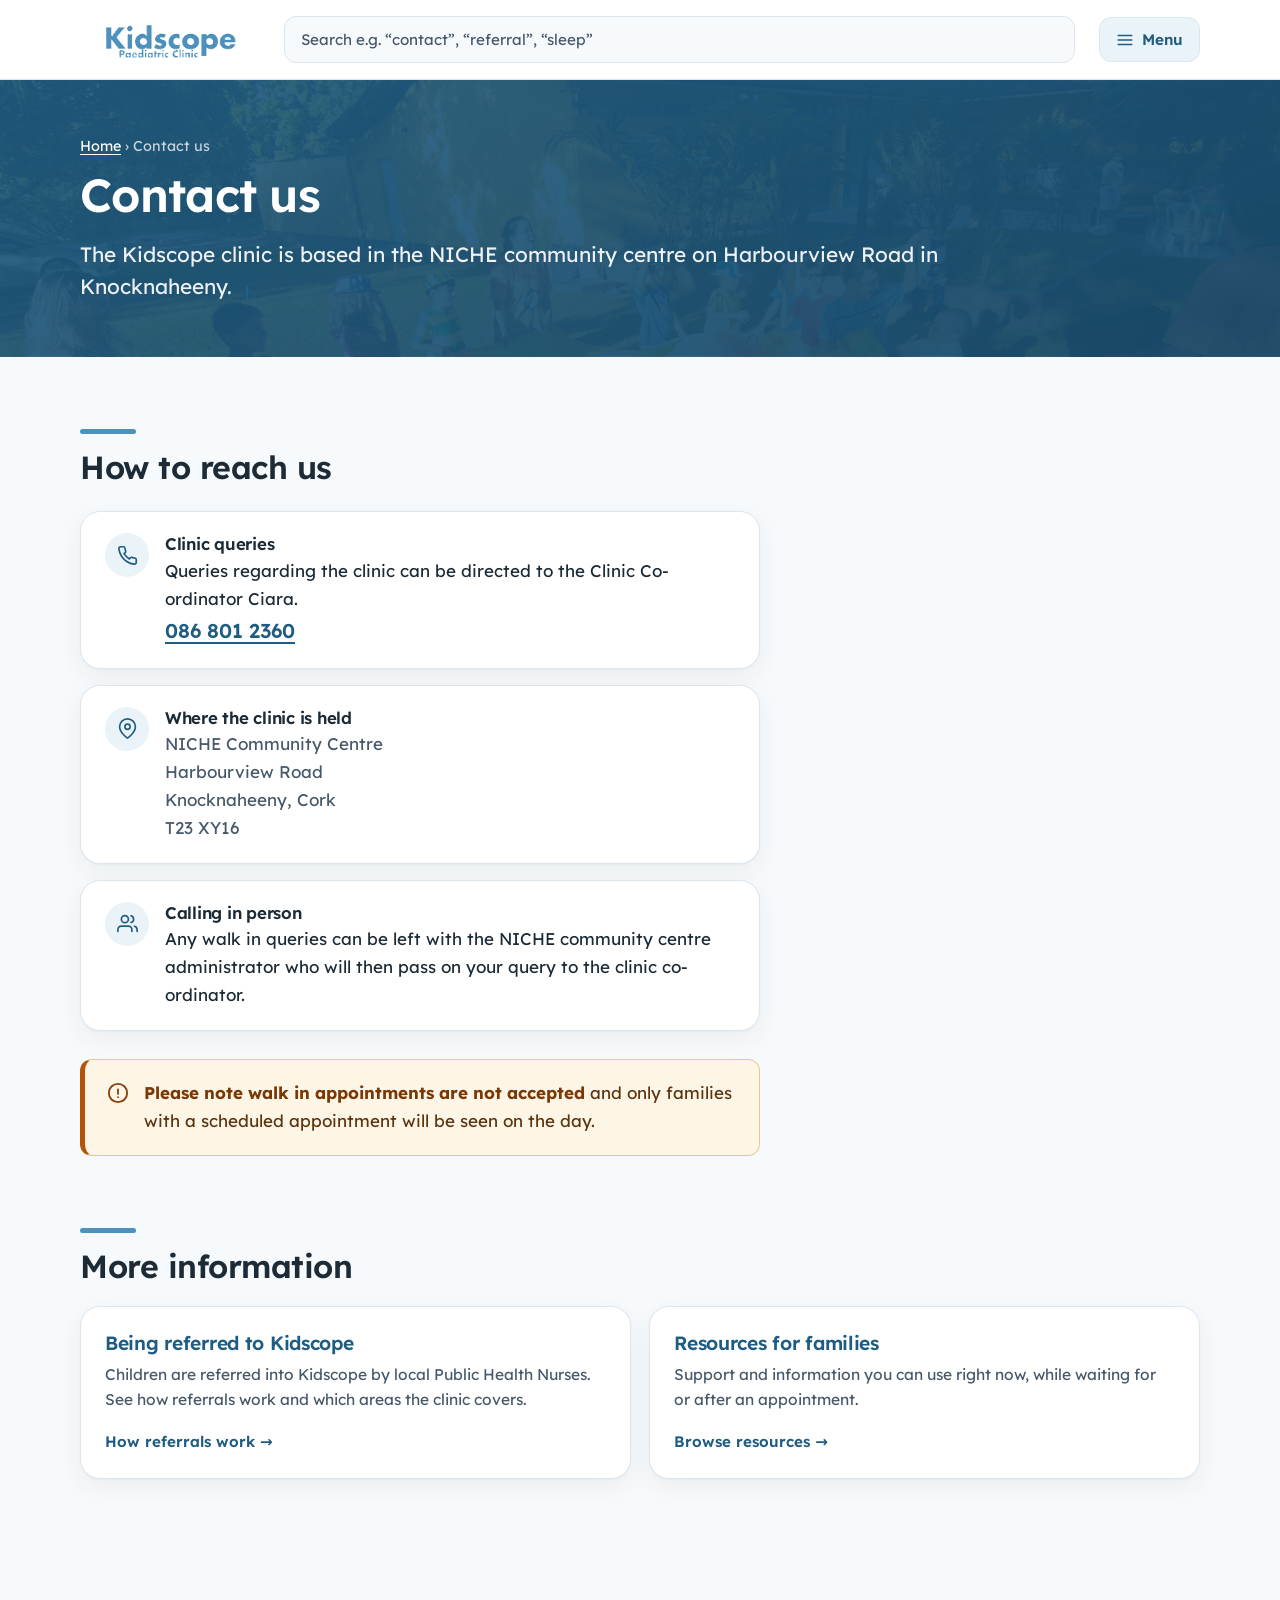
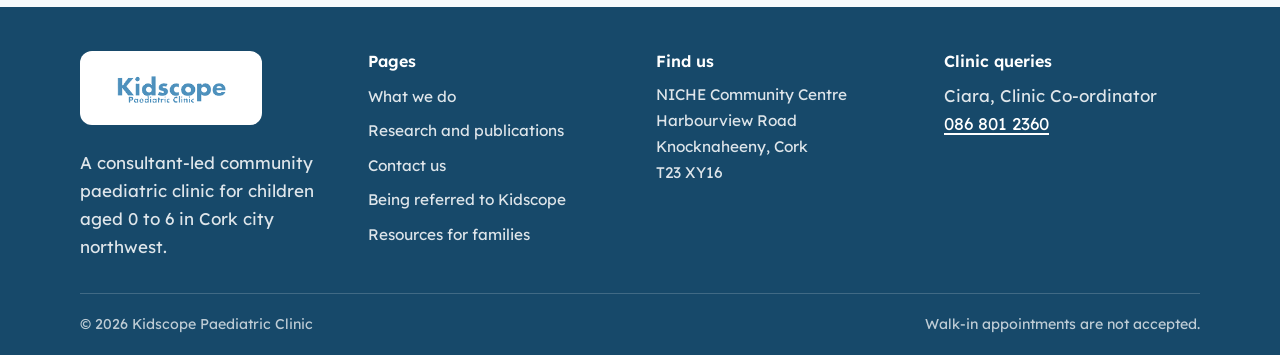
==== contact.html @ 0bce50d0 "Uploaded files" ====
<!DOCTYPE html>
<html lang="en-IE">
<head>
<meta charset="utf-8">
<meta name="viewport" content="width=device-width, initial-scale=1">
<title>Contact us | Kidscope Paediatric Clinic</title>
<meta name="description" content="Contact the Kidscope clinic at the NICHE community centre, Harbourview Road, Knocknaheeny. Queries to Clinic Co-ordinator Ciara on 086 801 2360.">
<link rel="preconnect" href="https://fonts.googleapis.com">
<link rel="preconnect" href="https://fonts.gstatic.com" crossorigin>
<link href="https://fonts.googleapis.com/css2?family=Lexend:wght@400;500;600&display=swap" rel="stylesheet">
<link rel="icon" href="img/favicon.svg" type="image/svg+xml">
<link rel="apple-touch-icon" href="img/apple-touch-icon.png">
<link rel="stylesheet" href="css/kidscope.css">
</head>
<body>
<a class="skip-link" href="#main">Skip to main content</a>

<header class="site-header">
  <div class="wrap header-inner">
    <a class="brand-link" href="index.html" aria-label="Kidscope Paediatric Clinic, home">
      <img src="img/kidscope-logo.png" width="249" height="81" alt="Kidscope Paediatric Clinic">
    </a>
    <div class="header-search">
      <label for="site-search" class="visually-hidden">Search the site</label>
      <input type="search" id="site-search" class="search-input" autocomplete="off"
             placeholder="Search e.g. &ldquo;contact&rdquo;, &ldquo;referral&rdquo;, &ldquo;sleep&rdquo;"
             role="combobox" aria-expanded="false" aria-controls="search-results" aria-autocomplete="list">
      <div class="search-results" id="search-results" role="listbox" aria-label="Search results" hidden></div>
    </div>

    <details class="nav-details">
      <summary class="nav-toggle" aria-label="Open site menu">
        <svg viewBox="0 0 24 24" fill="none" stroke="currentColor" stroke-width="2.2" stroke-linecap="round" aria-hidden="true"><path d="M3 6h18M3 12h18M3 18h18"/></svg>
        Menu
      </summary>
      <nav class="site-nav" aria-label="Main">
        <ul>
          <li><a href="index.html">Home</a></li>
          <li><a href="what-we-do.html">What we do</a></li>
          <li><a href="research.html">Research and publications</a></li>
          <li><a href="contact.html" aria-current="page">Contact us</a></li>
          <li><a href="referrals.html">Being referred to Kidscope</a></li>
          <li><a href="resources.html">Resources for families</a></li>
        </ul>
      </nav>
    </details>
  </div>
</header>

<main id="main">

  <div class="page-head page-head-photo page-head--contact on-brand">
    <div class="wrap">
      <p class="crumb"><a href="index.html">Home</a> &rsaquo; Contact us</p>
      <h1>Contact us</h1>
      <p class="lede prose">The Kidscope clinic is based in the NICHE community centre on Harbourview Road in Knocknaheeny.</p>
    </div>
  </div>

  <section class="section">
    <div class="wrap">
      <h2 class="rule-head">How to reach us</h2>

      <div class="contact-rows prose">

        <div class="contact-row">
          <span class="ico" aria-hidden="true">
            <svg viewBox="0 0 24 24" fill="none" stroke="currentColor" stroke-width="1.9" stroke-linecap="round" stroke-linejoin="round">
              <path d="M22 16.92v3a2 2 0 0 1-2.18 2 19.79 19.79 0 0 1-8.63-3.07 19.5 19.5 0 0 1-6-6 19.79 19.79 0 0 1-3.07-8.67A2 2 0 0 1 4.11 2h3a2 2 0 0 1 2 1.72c.13.96.36 1.9.7 2.81a2 2 0 0 1-.45 2.11L8.09 9.91a16 16 0 0 0 6 6l1.27-1.27a2 2 0 0 1 2.11-.45c.9.34 1.85.57 2.81.7A2 2 0 0 1 22 16.92z"/>
            </svg>
          </span>
          <div>
            <h3>Clinic queries</h3>
            <p>Queries regarding the clinic can be directed to the Clinic Co-ordinator Ciara.</p>
            <a class="phone-link" href="tel:+353868012360">086 801 2360</a>
          </div>
        </div>

        <div class="contact-row">
          <span class="ico" aria-hidden="true">
            <svg viewBox="0 0 24 24" fill="none" stroke="currentColor" stroke-width="1.9" stroke-linecap="round" stroke-linejoin="round">
              <path d="M21 10c0 7-9 13-9 13s-9-6-9-13a9 9 0 0 1 18 0z"/><circle cx="12" cy="10" r="3"/>
            </svg>
          </span>
          <div>
            <h3>Where the clinic is held</h3>
            <address>
              NICHE Community Centre<br>
              Harbourview Road<br>
              Knocknaheeny, Cork<br>
              T23 XY16
            </address>
          </div>
        </div>

        <div class="contact-row">
          <span class="ico" aria-hidden="true">
            <svg viewBox="0 0 24 24" fill="none" stroke="currentColor" stroke-width="1.9" stroke-linecap="round" stroke-linejoin="round">
              <path d="M17 21v-2a4 4 0 0 0-4-4H5a4 4 0 0 0-4 4v2"/><circle cx="9" cy="7" r="4"/><path d="M23 21v-2a4 4 0 0 0-3-3.87"/><path d="M16 3.13a4 4 0 0 1 0 7.75"/>
            </svg>
          </span>
          <div>
            <h3>Calling in person</h3>
            <p>Any walk in queries can be left with the NICHE community centre administrator who will then pass on your query to the clinic co-ordinator.</p>
          </div>
        </div>

      </div>

      <div class="notice prose" style="margin-top:1.75rem">
        <svg viewBox="0 0 24 24" fill="none" stroke="currentColor" stroke-width="2" stroke-linecap="round" stroke-linejoin="round" aria-hidden="true">
          <circle cx="12" cy="12" r="10"/><path d="M12 8v5"/><path d="M12 16.5h.01"/>
        </svg>
        <div>
          <p><strong>Please note walk in appointments are not accepted</strong> and only families with a scheduled appointment will be seen on the day.</p>
        </div>
      </div>

    </div>
  </section>

  <section class="section">
    <div class="wrap">
      <h2 class="rule-head">More information</h2>
      <div class="grid grid-2">
        <a class="card link-card" href="referrals.html">
          <h3>Being referred to Kidscope</h3>
          <p>Children are referred into Kidscope by local Public Health Nurses. See how referrals work and which areas the clinic covers.</p>
          <span class="go">How referrals work</span>
        </a>
        <a class="card link-card" href="resources.html">
          <h3>Resources for families</h3>
          <p>Support and information you can use right now, while waiting for or after an appointment.</p>
          <span class="go">Browse resources</span>
        </a>
      </div>
    </div>
  </section>

</main>

<footer class="site-footer">
  <div class="wrap footer-inner">
    <div>
      <span class="footer-logo"><img src="img/kidscope-logo.png" width="249" height="81" alt="Kidscope Paediatric Clinic"></span>
      <p>A consultant-led community paediatric clinic for children aged 0 to 6 in Cork city northwest.</p>
    </div>
    <div>
      <h2>Pages</h2>
      <ul>
        <li><a href="what-we-do.html">What we do</a></li>
        <li><a href="research.html">Research and publications</a></li>
        <li><a href="contact.html">Contact us</a></li>
        <li><a href="referrals.html">Being referred to Kidscope</a></li>
        <li><a href="resources.html">Resources for families</a></li>
      </ul>
    </div>
    <div>
      <h2>Find us</h2>
      <address>
        NICHE Community Centre<br>
        Harbourview Road<br>
        Knocknaheeny, Cork<br>
        T23 XY16
      </address>
    </div>
    <div>
      <h2>Clinic queries</h2>
      <p>Ciara, Clinic Co-ordinator<br>
      <a href="tel:+353868012360">086 801 2360</a></p>
    </div>
  </div>
  <div class="wrap">
    <div class="footer-base">
      <span>&copy; 2026 Kidscope Paediatric Clinic</span>
      <span>Walk-in appointments are not accepted.</span>
    </div>
  </div>
</footer>

<script src="js/nav.js"></script>
<script src="js/site-search.js"></script>
</body>
</html>
---- css/kidscope.css ----
/* ==========================================================================
   Kidscope Paediatric Clinic
   Palette derived from the supplied logo (#4E91BD sampled from the wordmark).
   The brand blue measures 3.44:1 on white, so it is reserved for decoration
   and large headings; --brand-deep carries all text and filled surfaces.
   ========================================================================== */

:root {
  --brand:         #4e91bd;  /* sampled from logo. Decorative / >=24px only  */
  --brand-deep:    #1f5c82;  /* 6.88:1 on ground, 7.21:1 white-on-it         */
  --brand-deeper:  #17496a;  /* hover states, footer ground                  */
  --brand-tint:    #eaf3f8;  /* card washes                                  */
  --brand-tint-2:  #d7e8f2;  /* borders on tinted surfaces                   */

  --ink:           #1c2b36;  /* 13.83:1 on ground                            */
  --ink-soft:      #46586a;  /* secondary text, still ~7:1 on ground          */
  --ground:        #f7fafc;  /* off-white page ground, not pure white        */
  --surface:       #ffffff;
  --line:          #dde6ed;

  --focus:         #b4530a;  /* 4.79:1 on ground - warm so it reads on blue  */
  --focus-on-dark: #ffffff;  /* for anything on a filled blue surface        */

  /* Fallback before header.js measures the real height; overwritten as a
     custom property on the root so :target scroll offsets clear the sticky
     header even when it wraps to two rows on narrow screens. */
  --header-h: 132px;

  --radius:      20px;
  --radius-sm:   12px;
  --measure:     68ch;
  --shadow:      0 1px 2px rgba(28, 43, 54, .04), 0 8px 24px rgba(28, 43, 54, .06);
  --shadow-lift: 0 2px 4px rgba(28, 43, 54, .06), 0 16px 40px rgba(28, 43, 54, .10);

  --font: "Lexend", ui-sans-serif, system-ui, -apple-system, "Segoe UI",
          Roboto, "Helvetica Neue", Arial, sans-serif;
}

/* --- reset ------------------------------------------------------------- */
*, *::before, *::after { box-sizing: border-box; }
html { -webkit-text-size-adjust: 100%; }
body, h1, h2, h3, h4, p, ul, ol, li, figure, blockquote { margin: 0; padding: 0; }
ul, ol { list-style: none; }
img, svg { max-width: 100%; display: block; }

body {
  font-family: var(--font);
  font-size: 1.0625rem;           /* 17px base - a touch larger for reading ease */
  line-height: 1.65;              /* dyslexia-friendly leading                   */
  color: var(--ink);
  background: var(--ground);
  text-align: left;               /* never justified                             */
  -webkit-font-smoothing: antialiased;
}

/* --- focus ------------------------------------------------------------- */
:focus-visible {
  outline: 3px solid var(--focus);
  outline-offset: 2px;
  border-radius: 4px;
}
.site-footer :focus-visible,
.hero :focus-visible,
.on-brand :focus-visible { outline-color: var(--focus-on-dark); }

.skip-link {
  position: absolute; left: 8px; top: -60px;
  z-index: 100;
  background: var(--brand-deep); color: #fff;
  padding: .7rem 1.2rem; border-radius: 0 0 var(--radius-sm) var(--radius-sm);
  font-weight: 600; text-decoration: none;
  transition: top .15s ease;
}
.skip-link:focus { top: 0; }
/* Reduced-motion users get the skip link immediately rather than sliding it in -
   it is the first thing a keyboard user hits, so it must never lag. */
@media (prefers-reduced-motion: reduce) {
  .skip-link { transition: none; }
}

/* --- layout ------------------------------------------------------------ */
.wrap { width: min(1120px, 100% - 2.5rem); margin-inline: auto; }
.prose { max-width: var(--measure); }
.prose p + p { margin-top: 1.1em; }
.section { padding-block: clamp(2.5rem, 6vw, 4.5rem); }
.section + .section { padding-top: 0; }

/* --- typography -------------------------------------------------------- */
h1, h2, h3 { line-height: 1.25; font-weight: 600; letter-spacing: -.015em; color: var(--ink); }
h1 { font-size: clamp(2rem, 5vw, 2.9rem); }
h2 { font-size: clamp(1.5rem, 3.2vw, 2rem); }
h3 { font-size: 1.2rem; font-weight: 600; }
.lede { font-size: clamp(1.1rem, 2.2vw, 1.3rem); color: var(--ink-soft); line-height: 1.55; }

/* Section headings get a brand rule. Colour is decorative, not carrying text. */
.rule-head { position: relative; padding-top: 1.15rem; margin-bottom: 1.25rem; }
.rule-head::before {
  content: ""; position: absolute; top: 0; left: 0;
  width: 56px; height: 5px; border-radius: 3px; background: var(--brand);
}

a { color: var(--brand-deep); text-underline-offset: .18em; text-decoration-thickness: .09em; }
a:hover { color: var(--brand-deeper); }

/* --- header ------------------------------------------------------------ */
/* The Kidscope logo PNG carries a real alpha channel, so the header no
   longer *needs* a white ground - it stays white for legibility of the
   search field and menu button, not to hide a baked-in logo background. */
.site-header {
  background: var(--surface);
  border-bottom: 1px solid var(--line);
  position: sticky; top: 0; z-index: 50;
}
.header-inner {
  display: grid;
  grid-template-columns: 1fr auto;
  grid-template-areas: "brand nav" "search search";
  align-items: center;
  row-gap: .6rem; column-gap: 1rem;
  padding-block: .65rem;
  min-height: 78px;
}
.brand-link { grid-area: brand; display: inline-flex; flex: 0 0 auto; border-radius: 6px; }
/* Native width is 249px; capping at 180 keeps it crisp on 2x screens. */
.brand-link img { width: 180px; height: auto; }

@media (min-width: 700px) {
  .header-inner {
    grid-template-columns: auto minmax(200px, 1fr) auto;
    grid-template-areas: "brand search nav";
    column-gap: 1.5rem;
  }
}

/* --- header search ------------------------------------------------------ */
.header-search { grid-area: search; position: relative; }
.search-input {
  display: block; width: 100%;
  font: inherit; font-size: .95rem;
  padding: .62rem 1rem;
  border: 1px solid var(--line); border-radius: var(--radius-sm);
  background: var(--ground); color: var(--ink);
}
.search-input::placeholder { color: var(--ink-soft); }
.search-input:focus-visible { background: var(--surface); outline-color: var(--brand-deep); }
.search-results {
  position: absolute; top: calc(100% + 6px); left: 0; right: 0;
  background: var(--surface);
  border: 1px solid var(--line); border-radius: var(--radius-sm);
  box-shadow: var(--shadow-lift);
  max-height: 60vh; overflow-y: auto;
  padding: .3rem;
  z-index: 60;
}
.search-results[hidden] { display: none; }
.search-result {
  display: block;
  padding: .65rem .8rem;
  border-radius: var(--radius-sm);
  text-decoration: none; color: inherit;
}
.search-result:hover,
.search-result[aria-selected="true"] { background: var(--brand-tint); }
.search-result .sr-title { display: block; font-weight: 600; color: var(--brand-deep); }
.search-result .sr-hint { display: block; font-size: .85rem; color: var(--ink-soft); margin-top: .1rem; }
.search-empty { display: block; padding: .7rem .8rem; font-size: .9rem; color: var(--ink-soft); }

/* --- header menu (hamburger) -------------------------------------------- */
.nav-details { grid-area: nav; justify-self: end; position: relative; }
.nav-toggle {
  display: inline-flex; align-items: center; gap: .5rem;
  font: inherit; font-weight: 600; font-size: .95rem;
  color: var(--brand-deep); background: var(--brand-tint);
  border: 1px solid var(--brand-tint-2); border-radius: var(--radius-sm);
  padding: .55rem 1rem; cursor: pointer;
  list-style: none;
}
.nav-toggle::-webkit-details-marker { display: none; }
.nav-toggle:hover { background: var(--brand-tint-2); }
.nav-toggle svg { width: 18px; height: 18px; flex: 0 0 auto; transition: transform .15s ease; }
.nav-details[open] .nav-toggle { background: var(--brand-tint-2); border-color: var(--brand); }
.nav-details[open] .nav-toggle svg { transform: rotate(90deg); }
@media (prefers-reduced-motion: reduce) { .nav-toggle svg { transition: none; } }

.site-nav {
  position: absolute; top: calc(100% + 10px); right: 0;
  width: max-content;
  min-width: 220px;
  max-width: min(320px, calc(100vw - 2rem));
  background: var(--surface);
  border: 1px solid var(--line); border-radius: var(--radius);
  box-shadow: var(--shadow-lift);
  padding: .4rem;
  z-index: 60;
}
.site-nav ul { display: grid; gap: .1rem; }
.site-nav a {
  display: block;
  padding: .8rem .9rem;
  border-radius: var(--radius-sm);
  font-size: .98rem; font-weight: 500;
  color: var(--ink); text-decoration: none;
}
.site-nav a:hover { background: var(--brand-tint); color: var(--brand-deep); }
.site-nav a[aria-current="page"] {
  background: var(--brand-tint); color: var(--brand-deep); font-weight: 600;
  border-left: 4px solid var(--brand-deep); padding-left: calc(.9rem - 4px);
}

/* --- hero -------------------------------------------------------------- */
/* Photo of the Kidscope playroom, cropped (never stretched) via
   background-size: cover. The gradient sits on top at ~90% opacity so the
   white heading/lede/facts and the white focus ring keep the same verified
   contrast they had against the flat gradient - the photo is a texture
   under the brand colour, not a replacement for it. */
.hero {
  background:
    linear-gradient(160deg, rgba(31, 92, 130, .90) 0%, rgba(23, 73, 106, .94) 100%),
    url("../img/hero-classroom.jpg") center 35% / cover no-repeat;
  color: #fff;
  padding-block: clamp(3rem, 8vw, 5.5rem);
}
.hero h1 { color: #fff; max-width: 20ch; }
.hero .lede { color: rgba(255,255,255,.92); max-width: 56ch; margin-top: 1.1rem; }

/* Plain-text facts, dash-separated, rather than pill/badge shapes. */
.hero-badges {
  display: flex; flex-wrap: wrap;
  row-gap: .5rem;
  margin-top: 1.8rem;
  font-size: .97rem; font-weight: 500;
}
.badge { color: #fff; }
.hero-badges li + li::before { content: "\2003\2014\2003"; color: rgba(255,255,255,.6); }

/* Inner page header - lighter than the home hero */
.page-head {
  background: var(--brand-tint);
  border-bottom: 1px solid var(--brand-tint-2);
  padding-block: clamp(2.2rem, 5vw, 3.4rem);
}
.page-head .lede { margin-top: .85rem; }
.crumb { font-size: .9rem; color: var(--ink-soft); margin-bottom: .5rem; }

/* Photo variant of the inner page header, for pages with a supplied hero
   photo - same gradient-over-photo treatment as the home .hero, scaled
   down to page-head height. Photo is a texture under the brand colour,
   never a replacement for it, so the gradient still carries contrast. */
.page-head-photo {
  background-image:
    linear-gradient(160deg, rgba(31, 92, 130, .90) 0%, rgba(23, 73, 106, .94) 100%),
    var(--page-head-photo);
  background-repeat: no-repeat;
  background-size: cover;
  border-bottom: 0;
  color: #fff;
}
.page-head-photo .crumb { color: rgba(255,255,255,.75); }
.page-head-photo .crumb a { color: #fff; }
.page-head-photo h1 { color: #fff; }
.page-head-photo .lede { color: rgba(255,255,255,.92); }

.page-head--what-we-do { --page-head-photo: url("../img/hero-what-we-do.jpg"); background-position: center 20%; }
.page-head--referrals  { --page-head-photo: url("../img/hero-referrals.jpg"); background-position: center 22%; }
.page-head--research   { --page-head-photo: url("../img/hero-research.jpg"); background-position: center 32%; }
.page-head--contact    { --page-head-photo: url("../img/hero-contact.jpg"); background-position: center 22%; }

/* --- cards ------------------------------------------------------------- */
.grid { display: grid; gap: 1.15rem; }
.grid-3 { grid-template-columns: repeat(auto-fit, minmax(270px, 1fr)); }
.grid-2 { grid-template-columns: repeat(auto-fit, minmax(300px, 1fr)); }

.card {
  background: var(--surface);
  border: 1px solid var(--line);
  border-radius: var(--radius);
  padding: 1.5rem;
  box-shadow: var(--shadow);
}
.card h3 { margin-bottom: .4rem; }
.card p { color: var(--ink-soft); font-size: .97rem; }

/* Quick-link cards on the home page */
a.link-card {
  display: flex; flex-direction: column;
  text-decoration: none; color: inherit;
  transition: transform .16s ease, box-shadow .16s ease, border-color .16s ease;
}
a.link-card:hover {
  transform: translateY(-3px);
  box-shadow: var(--shadow-lift);
  border-color: var(--brand);
}
a.link-card h3 { color: var(--brand-deep); }
a.link-card .go { margin-top: auto; padding-top: 1rem; font-weight: 600; font-size: .95rem; color: var(--brand-deep); }
a.link-card .go::after { content: " \2192"; }
@media (prefers-reduced-motion: reduce) {
  a.link-card, a.link-card:hover { transition: none; transform: none; }
}

/* --- aims list --------------------------------------------------------- */
.aims { counter-reset: aim; display: grid; gap: 1rem; margin-top: 1.5rem; }
.aims li {
  counter-increment: aim;
  position: relative;
  background: var(--surface);
  border: 1px solid var(--line);
  border-left: 5px solid var(--brand);
  border-radius: var(--radius-sm);
  padding: 1.15rem 1.35rem 1.15rem 3.9rem;
  box-shadow: var(--shadow);
}
.aims li::before {
  content: counter(aim);
  position: absolute; left: 1.25rem; top: 1.05rem;
  width: 1.9rem; height: 1.9rem;
  display: grid; place-items: center;
  background: var(--brand-deep); color: #fff;
  border-radius: 50%;
  font-size: .95rem; font-weight: 600; line-height: 1;
}

/* --- team / involved --------------------------------------------------- */
.team-list { display: grid; gap: .6rem; margin-top: 1.25rem; }
.team-list li {
  display: flex; gap: .75rem; align-items: flex-start;
  background: var(--surface);
  border: 1px solid var(--line);
  border-radius: var(--radius-sm);
  padding: .85rem 1.1rem;
}
.team-list li::before {
  content: ""; flex: 0 0 auto;
  width: 9px; height: 9px; margin-top: .62rem;
  border-radius: 50%; background: var(--brand);
}

/* --- callout ----------------------------------------------------------- */
.callout {
  border: 1px solid var(--brand-tint-2);
  background: var(--brand-tint);
  border-radius: var(--radius);
  padding: 1.4rem 1.6rem;
}
.callout h3 { color: var(--brand-deep); margin-bottom: .35rem; }

/* The one emphasised warning in the brief - walk-ins are not accepted. */
.notice {
  border: 1px solid #e6c98f;
  background: #fdf6e7;
  border-left: 5px solid #b4530a;
  border-radius: var(--radius-sm);
  padding: 1.2rem 1.4rem;
  display: flex; gap: .9rem; align-items: flex-start;
}
.notice svg { flex: 0 0 auto; width: 22px; height: 22px; color: #8a3f08; margin-top: .15rem; }
.notice strong { color: #7a3806; }
.notice p { color: #5c3410; }

/* --- contact ----------------------------------------------------------- */
.contact-rows { display: grid; gap: 1rem; margin-top: 1.5rem; }
.contact-row {
  display: flex; gap: 1rem; align-items: flex-start;
  background: var(--surface);
  border: 1px solid var(--line);
  border-radius: var(--radius);
  padding: 1.3rem 1.5rem;
  box-shadow: var(--shadow);
}
.contact-row .ico {
  flex: 0 0 auto;
  width: 44px; height: 44px;
  display: grid; place-items: center;
  background: var(--brand-tint); color: var(--brand-deep);
  border-radius: 50%;
}
.contact-row .ico svg { width: 21px; height: 21px; }
.contact-row h3 { font-size: 1.05rem; margin-bottom: .15rem; }
.contact-row address { font-style: normal; color: var(--ink-soft); }
.phone-link { font-size: 1.25rem; font-weight: 600; display: inline-block; margin-top: .1rem; }

/* --- resources --------------------------------------------------------- */
.res-group + .res-group { margin-top: 2.5rem; }
.res-list { display: grid; gap: .75rem; margin-top: 1.15rem; }
a.res-item {
  display: flex; align-items: flex-start; gap: .85rem;
  background: var(--surface);
  border: 1px solid var(--line);
  border-radius: var(--radius-sm);
  padding: 1rem 1.2rem;
  text-decoration: none; color: var(--ink);
  transition: border-color .15s ease, background .15s ease;
}
a.res-item:hover { border-color: var(--brand); background: var(--brand-tint); }
a.res-item .res-txt { flex: 1 1 auto; }
a.res-item .res-name { font-weight: 600; color: var(--brand-deep); }
a.res-item .res-meta { display: block; font-size: .88rem; color: var(--ink-soft); margin-top: .1rem; }
a.res-item .ext { flex: 0 0 auto; width: 16px; height: 16px; color: var(--ink-soft); margin-top: .28rem; }
/* Plain text, not a pill - the em dash separator is written into the HTML
   itself (not CSS generated content) so it reads consistently for screen
   readers building the link's accessible name. */
.tag {
  font-size: .8rem; font-weight: 600; letter-spacing: .02em; text-transform: uppercase;
  color: var(--ink-soft);
}
@media (prefers-reduced-motion: reduce) { a.res-item { transition: none; } }

/* Jump nav on the resources page - plain underlined links, dot-separated,
   rather than pill buttons. The separator is a visually-hidden-from-AT span
   between the <a> elements, since screen readers already pause between
   separate links without needing "dot" read out. */
/* gap (not the separator's own text spacing) provides the horizontal
   rhythm - a flex item's own leading/trailing whitespace collapses away
   once it's blockified as a flex child, so spaces baked into the "sep"
   text alone would not survive. */
.jump { display: flex; flex-wrap: wrap; align-items: baseline; gap: .5rem .4rem; margin-top: 1.5rem; }
.jump a {
  font-size: .92rem; font-weight: 500; text-decoration: underline;
  text-underline-offset: .18em; text-decoration-thickness: .08em;
  color: var(--brand-deep);
}
.jump a:hover { color: var(--brand-deeper); }
.jump .sep { color: var(--ink-soft); }
:target { scroll-margin-top: calc(var(--header-h) + 12px); }

/* --- map --------------------------------------------------------------- */
.map-frame {
  border: 1px solid var(--line);
  border-radius: var(--radius);
  overflow: hidden;
  background: var(--surface);
  box-shadow: var(--shadow);
  margin-top: 1.5rem;
}
.map-frame iframe { width: 100%; height: 460px; border: 0; display: block; }
.map-fallback { font-size: .95rem; color: var(--ink-soft); margin-top: .8rem; }
@media (max-width: 620px) { .map-frame iframe { height: 340px; } }

/* --- publications empty state ------------------------------------------ */
.empty-state {
  background: var(--surface);
  border: 2px dashed var(--brand-tint-2);
  border-radius: var(--radius);
  padding: clamp(2rem, 5vw, 3rem);
}
.empty-state .ico {
  width: 52px; height: 52px; margin-bottom: 1rem;
  display: grid; place-items: center;
  background: var(--brand-tint); color: var(--brand-deep); border-radius: 50%;
}
.empty-state .ico svg { width: 26px; height: 26px; }

/* --- partners ---------------------------------------------------------- */
/* Six separate logo files (each an opaque white-background JPG/PNG - none
   carry transparency), so each sits in its own white card and links out to
   that partner's own site, instead of one flat unlinked strip. */
.partners { background: var(--surface); border-top: 1px solid var(--line); }
.partner-grid {
  margin-top: 1.4rem;
  display: grid; gap: 1rem;
  grid-template-columns: repeat(auto-fit, minmax(140px, 1fr));
}
.partner-tile {
  display: flex; align-items: center; justify-content: center;
  height: 92px; padding: 1rem 1.2rem;
  background: var(--surface);
  border: 1px solid var(--line); border-radius: var(--radius-sm);
  box-shadow: var(--shadow);
  transition: transform .16s ease, box-shadow .16s ease, border-color .16s ease;
}
a.partner-tile:hover, a.partner-tile:focus-visible {
  transform: translateY(-3px); box-shadow: var(--shadow-lift); border-color: var(--brand);
}
.partner-tile img { max-width: 100%; max-height: 100%; width: auto; height: auto; }
/* Springboard has no confirmed URL yet, so it ships as a plain, non-clickable
   tile - deliberately no hover affordance, so it doesn't look like a broken link. */
.partner-tile--unlinked { cursor: default; }
.partner-names { font-size: .92rem; color: var(--ink-soft); margin-top: 1.1rem; }
@media (prefers-reduced-motion: reduce) { a.partner-tile, a.partner-tile:hover { transition: none; transform: none; } }

/* --- footer ------------------------------------------------------------ */
.site-footer { background: var(--brand-deeper); color: rgba(255,255,255,.86); margin-top: 3.5rem; }
.footer-inner { padding-block: 2.75rem 2rem; display: grid; gap: 2rem; grid-template-columns: repeat(auto-fit, minmax(230px, 1fr)); }
.site-footer h2 { font-size: 1rem; color: #fff; margin-bottom: .7rem; letter-spacing: 0; }
.site-footer a { color: #fff; }
.site-footer ul { display: grid; gap: .4rem; }
.site-footer li a { text-decoration: none; font-size: .96rem; color: rgba(255,255,255,.86); }
.site-footer li a:hover { color: #fff; text-decoration: underline; }
.site-footer address { font-style: normal; font-size: .96rem; line-height: 1.7; }
/* Logo wordmark is brand blue, so it needs a light card behind it to stay
   legible against the dark footer ground - unrelated to the PNG's alpha. */
.footer-logo {
  background: #fff; border-radius: var(--radius-sm);
  padding: .8rem 1rem; display: inline-block; margin-bottom: 1rem;
}
.footer-logo img { width: 150px; height: auto; }
.footer-base {
  border-top: 1px solid rgba(255,255,255,.18);
  padding-block: 1.15rem;
  font-size: .89rem; color: rgba(255,255,255,.72);
  display: flex; flex-wrap: wrap; gap: .5rem 1.5rem; justify-content: space-between;
}

/* --- print ------------------------------------------------------------- */
@media print {
  .site-header, .site-nav, .nav-toggle, .jump, .skip-link { display: none !important; }
  body { background: #fff; font-size: 11pt; }
  .card, .res-item, .contact-row { box-shadow: none; break-inside: avoid; }
  a[href^="http"]::after { content: " (" attr(href) ")"; font-size: 9pt; color: #444; word-break: break-all; }
}

/* --- utilities --------------------------------------------------------- */
.visually-hidden {
  position: absolute !important;
  width: 1px; height: 1px;
  padding: 0; margin: -1px;
  overflow: hidden; clip: rect(0 0 0 0); clip-path: inset(50%);
  white-space: nowrap; border: 0;
}
.sprite { position: absolute; width: 0; height: 0; overflow: hidden; }
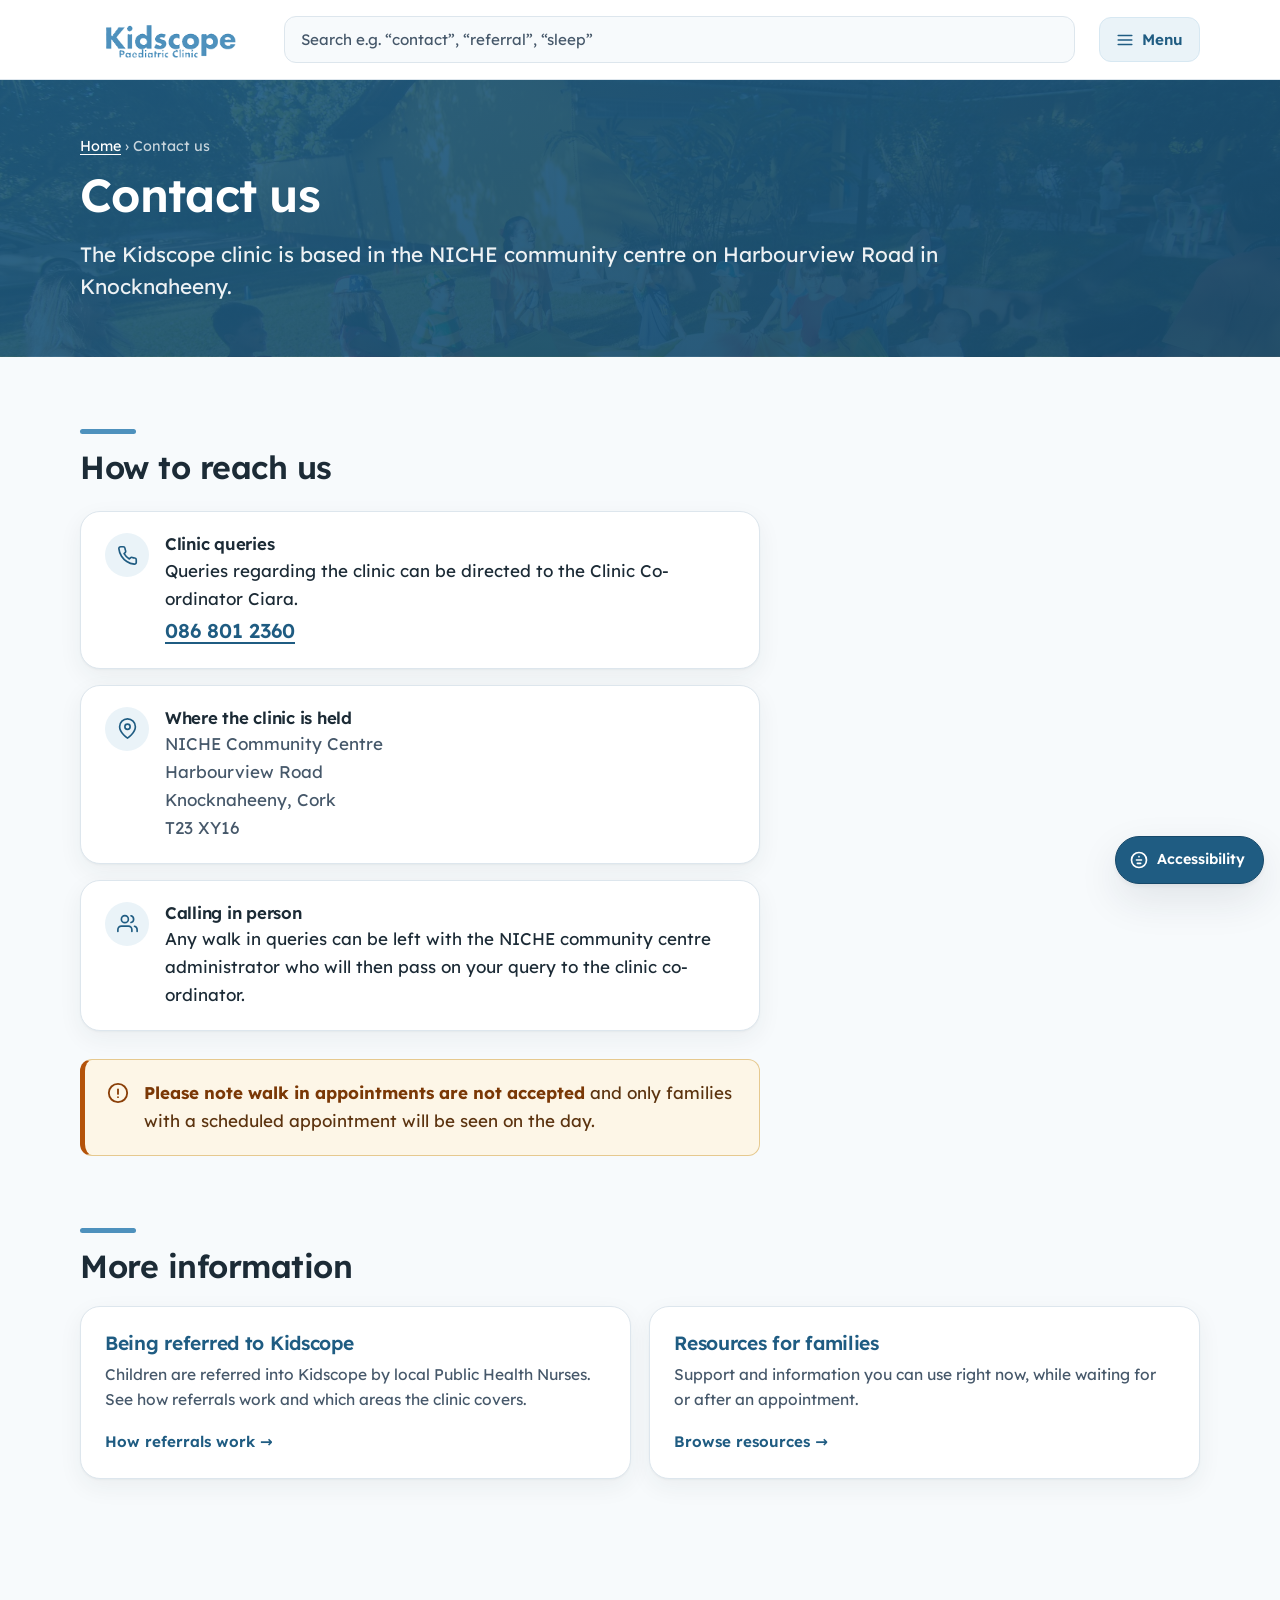
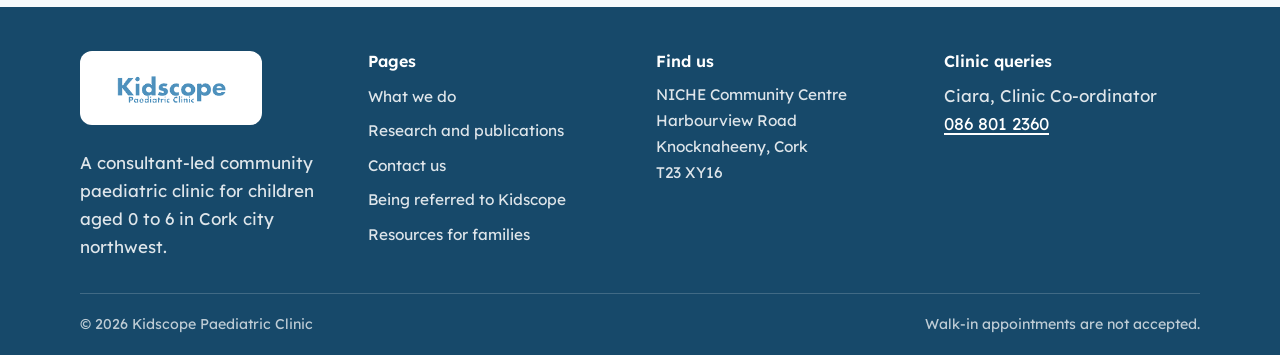
==== commit 7db6ddb9: "motion" ====
--- a/contact.html
+++ b/contact.html
@@ -11,6 +11,7 @@
 <link rel="icon" href="img/favicon.svg" type="image/svg+xml">
 <link rel="apple-touch-icon" href="img/apple-touch-icon.png">
 <link rel="stylesheet" href="css/kidscope.css">
+<script src="js/accessibility.js"></script>
 </head>
 <body>
 <a class="skip-link" href="#main">Skip to main content</a>
@@ -180,5 +181,6 @@
 
 <script src="js/nav.js"></script>
 <script src="js/site-search.js"></script>
+<script src="js/motion.js"></script>
 </body>
 </html>
--- a/css/kidscope.css
+++ b/css/kidscope.css
@@ -518,3 +518,320 @@
   white-space: nowrap; border: 0;
 }
 .sprite { position: absolute; width: 0; height: 0; overflow: hidden; }
+
+/* ==========================================================================
+   Motion system
+   Adds deliberate easing and entrance/hover/press feedback on top of the
+   transitions already defined above (link-card, partner-tile, res-item).
+   Opt-out at three layers: the OS prefers-reduced-motion query, the
+   in-page "Reduce motion" toggle in the accessibility toolbar below
+   (html.a11y-reduce-motion), and - for cross-page view transitions
+   specifically, since Chrome does not reliably honour reduced-motion for
+   those via the media query alone - a dedicated pseudo-element kill switch.
+   ========================================================================== */
+:root {
+  --ease-out:    cubic-bezier(.16, 1, .3, 1);
+  --dur-fast: .15s;
+  --dur-base: .22s;
+  --dur-slow: .38s;
+}
+
+/* Native cross-document view transitions - one at-rule turns every link
+   click into a soft cross-fade instead of a hard cut. Supporting browsers
+   only; every other browser ignores the at-rule and navigates as it does
+   today, so this is pure progressive enhancement. */
+@media (prefers-reduced-motion: no-preference) {
+  @view-transition {
+    navigation: auto;
+  }
+}
+@media (prefers-reduced-motion: reduce) {
+  ::view-transition-group(*),
+  ::view-transition-old(*),
+  ::view-transition-new(*) {
+    animation: none !important;
+  }
+}
+/* Header and footer are pixel-identical across all six pages - naming them
+   lets the browser morph the same persistent element instead of
+   cross-fading two separate snapshots, which reads as a flicker on a
+   sticky header. */
+.site-header { view-transition-name: site-header; }
+.site-footer { view-transition-name: site-footer; }
+
+/* --- entrance animation for the two header dropdowns --------------------
+   Opening only. Reliably animating the *closing* direction would mean
+   fighting the browser's own display:none handling for both <details>
+   and [hidden] (Chrome in particular slots <details> content behind its
+   own internal ::details-content visibility, ahead of any authored
+   `display` transition) for a payoff most visitors would never notice.
+   Instant close matches how most native OS dropdowns already behave. */
+@keyframes kc-pop-in {
+  from { opacity: 0; transform: translateY(-8px) scale(.98); }
+  to   { opacity: 1; transform: translateY(0) scale(1); }
+}
+.nav-details[open] > .site-nav,
+#search-results:not([hidden]) {
+  animation: kc-pop-in var(--dur-base) var(--ease-out);
+}
+
+/* --- refined hover / press feedback -------------------------------------- */
+a.link-card:active { transform: translateY(-1px) scale(.985); }
+a.partner-tile:active, a.res-item:active { transform: scale(.98); }
+.nav-toggle, .a11y-toggle {
+  transition: background var(--dur-fast) var(--ease-out),
+              border-color var(--dur-fast) var(--ease-out),
+              transform var(--dur-fast) var(--ease-out);
+}
+.nav-toggle:active, .a11y-toggle:active { transform: scale(.96); }
+@media (prefers-reduced-motion: reduce) {
+  a.link-card:active, a.partner-tile:active, a.res-item:active,
+  .nav-toggle:active, .a11y-toggle:active { transform: none; }
+}
+
+/* --- scroll-reveal (progressive enhancement via js/motion.js) -----------
+   motion.js only ever adds .reveal to an element when JS has run AND the
+   visitor has not asked for reduced motion, so a no-JS or reduced-motion
+   visitor never sees anything but the plain, always-visible layout below. */
+.reveal {
+  opacity: 0;
+  transform: translateY(14px);
+  transition: opacity var(--dur-slow) var(--ease-out),
+              transform var(--dur-slow) var(--ease-out);
+  transition-delay: calc(var(--reveal-i, 0) * 60ms);
+}
+.reveal.is-visible { opacity: 1; transform: none; }
+/* Printing (or a browser Find landing on an off-screen match) must never
+   hide real content behind an animation that only fires on scroll. */
+@media print {
+  .reveal { opacity: 1 !important; transform: none !important; transition: none !important; }
+}
+
+/* --- header elevation on scroll (js/motion.js) --------------------------- */
+.site-header { transition: box-shadow var(--dur-base) var(--ease-out); }
+.site-header.is-scrolled { box-shadow: var(--shadow); }
+
+/* --- reduced motion, sitewide kill switch --------------------------------
+   Covers both the OS-level query and the in-page toolbar toggle in one
+   place, for every animation added above. Durations go near-zero rather
+   than to `none` so transitionend/animationend still fire - motion.js and
+   the skeleton loaders below rely on those events to clean up state. */
+@media (prefers-reduced-motion: reduce) {
+  *, *::before, *::after {
+    animation-duration: .001ms !important;
+    animation-iteration-count: 1 !important;
+    transition-duration: .001ms !important;
+    scroll-behavior: auto !important;
+  }
+}
+html.a11y-reduce-motion *,
+html.a11y-reduce-motion *::before,
+html.a11y-reduce-motion *::after {
+  animation-duration: .001ms !important;
+  animation-iteration-count: 1 !important;
+  transition-duration: .001ms !important;
+  scroll-behavior: auto !important;
+}
+
+/* ==========================================================================
+   Skeleton loading states
+   Used only where something genuinely loads asynchronously after the page
+   has painted: the lazy-loaded partner logos on the home page, and the
+   embedded Google catchment-area map on the referrals page. Not used for
+   the page itself, which has nothing worth simulating a wait for.
+   ========================================================================== */
+@keyframes kc-shimmer {
+  from { background-position: 200% 0; }
+  to   { background-position: -200% 0; }
+}
+.partner-tile { position: relative; }
+.partner-tile::after {
+  content: "";
+  position: absolute; inset: 0;
+  border-radius: inherit;
+  pointer-events: none;
+  background: linear-gradient(100deg, var(--brand-tint) 30%, var(--brand-tint-2) 50%, var(--brand-tint) 70%);
+  background-size: 300% 100%;
+  opacity: 0;
+  transition: opacity var(--dur-slow) var(--ease-out);
+}
+.partner-tile.is-loading::after {
+  opacity: 1;
+  animation: kc-shimmer 1.4s ease-in-out infinite;
+}
+.partner-tile.is-loading img { opacity: 0; }
+.partner-tile img { transition: opacity var(--dur-base) var(--ease-out); }
+@media (prefers-reduced-motion: reduce) {
+  .partner-tile.is-loading::after { animation: none; background: var(--brand-tint); }
+}
+
+.map-frame { position: relative; }
+.map-frame::after {
+  content: "";
+  position: absolute; inset: 0;
+  pointer-events: none;
+  background: linear-gradient(100deg, var(--brand-tint) 30%, var(--brand-tint-2) 50%, var(--brand-tint) 70%);
+  background-size: 300% 100%;
+  opacity: 0;
+  transition: opacity var(--dur-slow) var(--ease-out);
+}
+.map-frame.is-loading::after {
+  opacity: 1;
+  animation: kc-shimmer 1.4s ease-in-out infinite;
+}
+@media (prefers-reduced-motion: reduce) {
+  .map-frame.is-loading::after { animation: none; background: var(--brand-tint); }
+}
+
+/* ==========================================================================
+   Accessibility toolbar (js/accessibility.js)
+   A floating, page-persistent control for the things prefers-* media
+   queries can't cover on their own: a dyslexia-friendly typeface, a
+   contrast boost, font scaling, and an explicit motion override. Built on
+   the same <details>/<summary> disclosure pattern as the header menu
+   (.nav-details above), so it is keyboard-operable with no extra ARIA.
+   ========================================================================== */
+.a11y-widget {
+  position: fixed;
+  right: 1rem;
+  bottom: max(1rem, env(safe-area-inset-bottom));
+  z-index: 80;
+}
+.a11y-toggle {
+  display: inline-flex; align-items: center; gap: .5rem;
+  font: inherit; font-weight: 600; font-size: .9rem;
+  color: #fff; background: var(--brand-deep);
+  border: 1px solid var(--brand-deeper);
+  border-radius: 999px;
+  padding: .7rem 1.1rem .7rem .85rem;
+  cursor: pointer;
+  box-shadow: var(--shadow-lift);
+  list-style: none;
+}
+.a11y-toggle::-webkit-details-marker { display: none; }
+.a11y-toggle:hover { background: var(--brand-deeper); }
+.a11y-toggle svg { width: 20px; height: 20px; flex: 0 0 auto; }
+.a11y-widget[open] .a11y-toggle { background: var(--brand-deeper); }
+
+.a11y-panel {
+  position: absolute; right: 0; bottom: calc(100% + 10px);
+  width: min(300px, calc(100vw - 2rem));
+  max-height: min(70vh, 520px);
+  overflow-y: auto;
+  background: var(--surface);
+  border: 1px solid var(--line);
+  border-radius: var(--radius);
+  box-shadow: var(--shadow-lift);
+  padding: 1.1rem;
+}
+.a11y-panel h2 { font-size: .95rem; margin-bottom: .9rem; }
+.a11y-group { margin-bottom: 1rem; }
+.a11y-group:last-of-type { margin-bottom: 0; }
+.a11y-group-label {
+  display: block; font-size: .8rem; font-weight: 600;
+  color: var(--ink-soft); text-transform: uppercase; letter-spacing: .03em;
+  margin-bottom: .5rem;
+}
+.a11y-btn {
+  display: flex; align-items: center; justify-content: space-between;
+  gap: .6rem; width: 100%;
+  font: inherit; font-size: .93rem; font-weight: 500;
+  color: var(--ink); background: var(--ground);
+  border: 1px solid var(--line); border-radius: var(--radius-sm);
+  padding: .7rem .9rem;
+  cursor: pointer; text-align: left;
+}
+.a11y-btn + .a11y-btn { margin-top: .5rem; }
+.a11y-btn:hover { border-color: var(--brand); }
+.a11y-btn[aria-pressed="true"] {
+  background: var(--brand-tint); border-color: var(--brand);
+  color: var(--brand-deep); font-weight: 600;
+}
+.a11y-btn .tick { opacity: 0; }
+.a11y-btn[aria-pressed="true"] .tick { opacity: 1; }
+
+.a11y-steps { display: flex; align-items: center; gap: .5rem; }
+.a11y-step-btn {
+  flex: 0 0 auto;
+  width: 2.4rem; height: 2.4rem;
+  display: grid; place-items: center;
+  font: inherit; font-weight: 700; font-size: 1rem;
+  color: var(--brand-deep); background: var(--ground);
+  border: 1px solid var(--line); border-radius: var(--radius-sm);
+  cursor: pointer;
+}
+.a11y-step-btn:hover:not(:disabled) { border-color: var(--brand); background: var(--brand-tint); }
+.a11y-step-btn:disabled { opacity: .4; cursor: not-allowed; }
+.a11y-step-status { flex: 1 1 auto; text-align: center; font-size: .85rem; color: var(--ink-soft); }
+.a11y-reset {
+  display: block; width: 100%; margin-top: 1rem;
+  font: inherit; font-size: .85rem; font-weight: 600;
+  color: var(--ink-soft); background: none;
+  border: 0; border-top: 1px solid var(--line);
+  padding-top: .8rem; cursor: pointer; text-align: center;
+}
+.a11y-reset:hover { color: var(--brand-deep); }
+
+/* --- dyslexia-friendly typeface (toolbar toggle) -------------------------
+   OpenDyslexic, served from Fontsource's jsDelivr CDN (no build step, same
+   pattern as the Google Fonts <link> already in <head> - see README).
+   Falls back through Comic Sans - genuinely useful here, its asymmetric
+   letterforms are one of the few system-font traits shown to help some
+   dyslexic readers - before the site's normal Lexend stack, in case the
+   CDN file is blocked. */
+@font-face {
+  font-family: 'OpenDyslexic';
+  font-style: normal;
+  font-weight: 400;
+  font-display: swap;
+  src: url('https://cdn.jsdelivr.net/fontsource/fonts/opendyslexic@5.3.0/latin-400-normal.woff2') format('woff2');
+}
+@font-face {
+  font-family: 'OpenDyslexic';
+  font-style: normal;
+  font-weight: 700;
+  font-display: swap;
+  src: url('https://cdn.jsdelivr.net/fontsource/fonts/opendyslexic@5.3.0/latin-700-normal.woff2') format('woff2');
+}
+:root {
+  --font-dyslexic: 'OpenDyslexic', 'Comic Sans MS', 'Comic Sans', var(--font);
+}
+html.a11y-dyslexic body { font-family: var(--font-dyslexic); }
+
+/* --- font size steps (toolbar A-/A+) -------------------------------------
+   Scales html's root font-size, so every rem-based measurement on the
+   page (body copy, the clamp()'d headings, spacing) scales with it. */
+html[data-a11y-font-step="1"] { font-size: 110%; }
+html[data-a11y-font-step="2"] { font-size: 120%; }
+html[data-a11y-font-step="3"] { font-size: 132%; }
+
+/* --- high contrast (single toggle - see README) --------------------------
+   Every colour on this site is already a custom property, so redefining
+   them at :root.a11y-contrast strengthens borders, links and text
+   sitewide in one place rather than needing per-component overrides.
+   This only ever *increases* contrast from the already-verified baseline
+   (see README "Accessibility checks performed") - there is deliberately
+   no "low contrast" direction, which would undermine that guarantee. */
+:root.a11y-contrast {
+  --ink: #000000;
+  --ink-soft: #1a1a1a;
+  --line: #000000;
+  --brand-tint-2: #000000;
+  --brand-deep: #0d3a54;
+  --brand-deeper: #081f2d;
+  --shadow: none;
+  --shadow-lift: 0 0 0 2px #000;
+  --focus: #000000;
+}
+:root.a11y-contrast :focus-visible { outline-width: 4px; }
+.a11y-contrast .prose a,
+.a11y-contrast .site-nav a,
+.a11y-contrast .site-footer a,
+.a11y-contrast .crumb a,
+.a11y-contrast .phone-link,
+.a11y-contrast .jump a {
+  text-decoration: underline;
+  text-decoration-thickness: .1em;
+}
+.a11y-contrast .notice { border-color: #000; background: #fff; }
+.a11y-contrast .notice strong, .a11y-contrast .notice p, .a11y-contrast .notice svg { color: #000; }
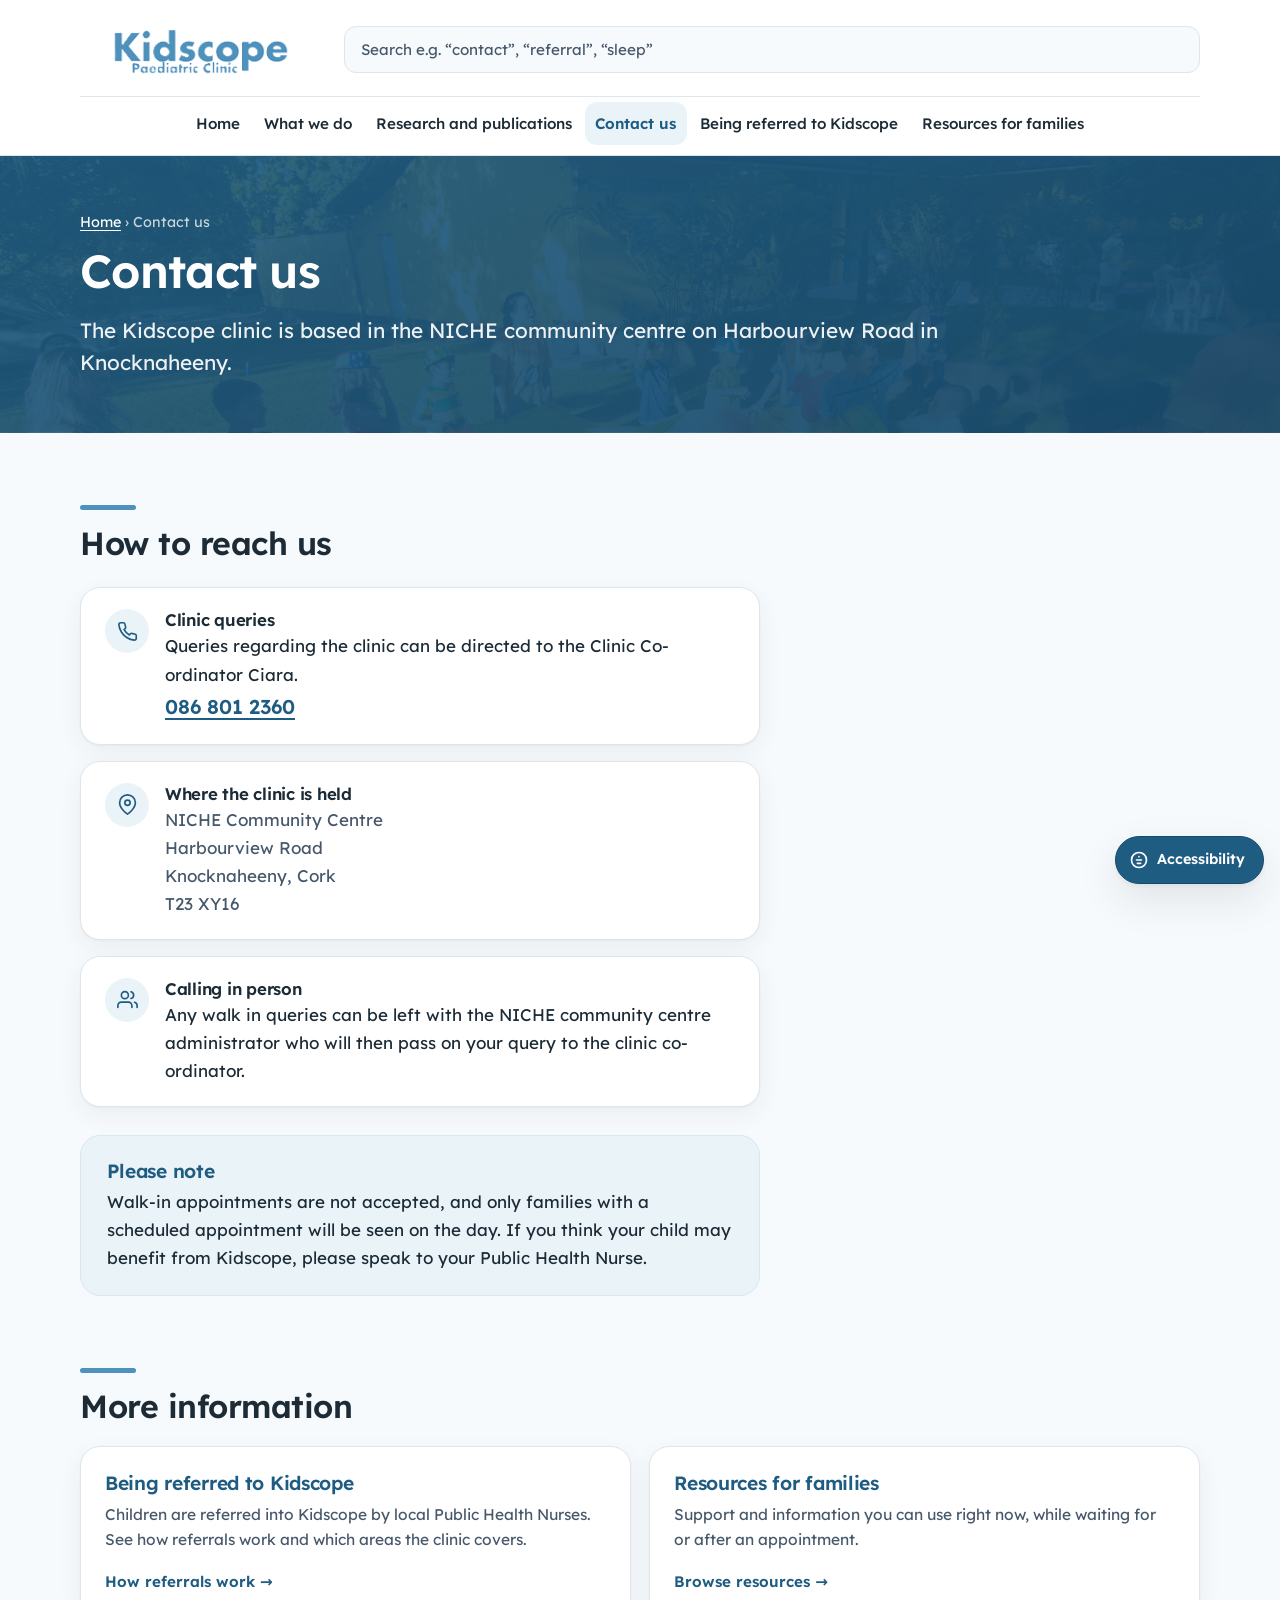
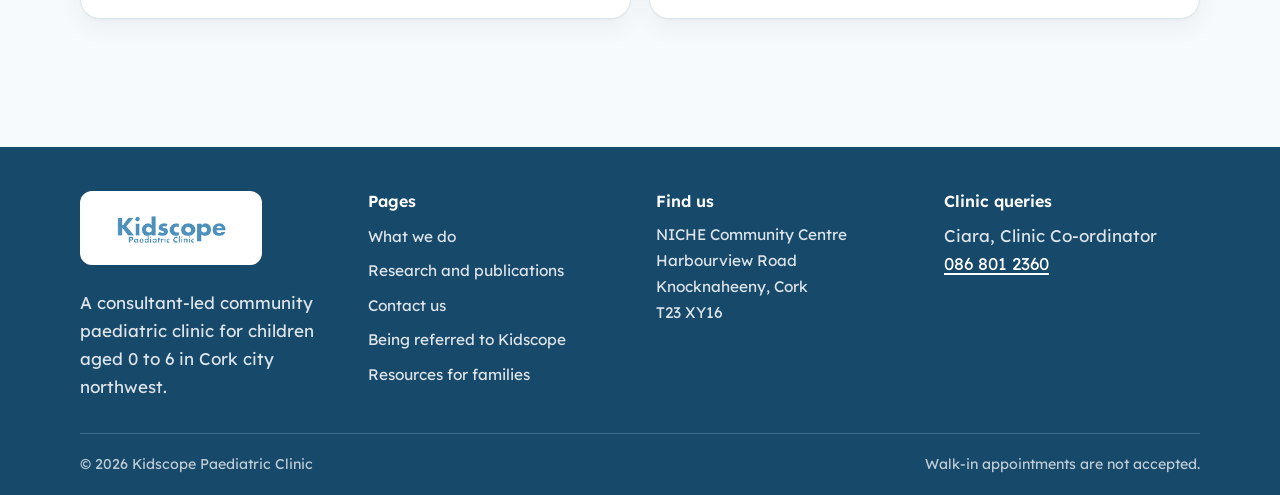
==== commit 44cad9d5: "Changes to the nav bar" ====
--- a/contact.html
+++ b/contact.html
@@ -45,6 +45,17 @@
         </ul>
       </nav>
     </details>
+
+    <nav class="primary-nav" aria-label="Main">
+      <ul>
+        <li><a href="index.html">Home</a></li>
+        <li><a href="what-we-do.html">What we do</a></li>
+        <li><a href="research.html">Research and publications</a></li>
+        <li><a href="contact.html" aria-current="page">Contact us</a></li>
+        <li><a href="referrals.html">Being referred to Kidscope</a></li>
+        <li><a href="resources.html">Resources for families</a></li>
+      </ul>
+    </nav>
   </div>
 </header>
 
@@ -108,13 +119,9 @@
 
       </div>
 
-      <div class="notice prose" style="margin-top:1.75rem">
-        <svg viewBox="0 0 24 24" fill="none" stroke="currentColor" stroke-width="2" stroke-linecap="round" stroke-linejoin="round" aria-hidden="true">
-          <circle cx="12" cy="12" r="10"/><path d="M12 8v5"/><path d="M12 16.5h.01"/>
-        </svg>
-        <div>
-          <p><strong>Please note walk in appointments are not accepted</strong> and only families with a scheduled appointment will be seen on the day.</p>
-        </div>
+      <div class="callout prose" style="margin-top:1.75rem">
+        <h3>Please note</h3>
+        <p>Walk-in appointments are not accepted, and only families with a scheduled appointment will be seen on the day. If you think your child may benefit from Kidscope, please speak to your Public Health Nurse.</p>
       </div>
 
     </div>
@@ -126,12 +133,12 @@
       <div class="grid grid-2">
         <a class="card link-card" href="referrals.html">
           <h3>Being referred to Kidscope</h3>
-          <p>Children are referred into Kidscope by local Public Health Nurses. See how referrals work and which areas the clinic covers.</p>
+          <p aria-hidden="true">Children are referred into Kidscope by local Public Health Nurses. See how referrals work and which areas the clinic covers.</p>
           <span class="go">How referrals work</span>
         </a>
         <a class="card link-card" href="resources.html">
           <h3>Resources for families</h3>
-          <p>Support and information you can use right now, while waiting for or after an appointment.</p>
+          <p aria-hidden="true">Support and information you can use right now, while waiting for or after an appointment.</p>
           <span class="go">Browse resources</span>
         </a>
       </div>
--- a/css/kidscope.css
+++ b/css/kidscope.css
@@ -121,8 +121,8 @@
   min-height: 78px;
 }
 .brand-link { grid-area: brand; display: inline-flex; flex: 0 0 auto; border-radius: 6px; }
-/* Native width is 249px; capping at 180 keeps it crisp on 2x screens. */
-.brand-link img { width: 180px; height: auto; }
+/* Native width is 249px; capping at 210 keeps it crisp on 2x screens. */
+.brand-link img { width: 210px; height: auto; }
 
 @media (min-width: 700px) {
   .header-inner {
@@ -130,6 +130,7 @@
     grid-template-areas: "brand search nav";
     column-gap: 1.5rem;
   }
+  .brand-link img { width: 240px; }
 }
 
 /* --- header search ------------------------------------------------------ */
@@ -205,6 +206,44 @@
 .site-nav a[aria-current="page"] {
   background: var(--brand-tint); color: var(--brand-deep); font-weight: 600;
   border-left: 4px solid var(--brand-deep); padding-left: calc(.9rem - 4px);
+}
+
+/* --- primary nav (wide-viewport persistent bar) -------------------------
+   Duplicates the six links already inside .site-nav so a wide-viewport
+   visitor sees the full site IA without opening "Menu" first. The two
+   <nav aria-label="Main"> elements are mutually exclusive via display:none
+   at any given width, so only one is ever in the accessibility tree. */
+.primary-nav { display: none; grid-area: primarynav; }
+.primary-nav ul { display: flex; flex-wrap: wrap; justify-content: center; gap: .2rem; }
+.primary-nav a {
+  display: inline-block;
+  padding: .55rem .65rem;
+  border-radius: var(--radius-sm);
+  font-size: .95rem; font-weight: 500;
+  color: var(--ink); text-decoration: none;
+}
+.primary-nav a:hover { background: var(--brand-tint); color: var(--brand-deep); }
+.primary-nav a[aria-current="page"] {
+  background: var(--brand-tint); color: var(--brand-deep); font-weight: 600;
+}
+
+/* 1080px, not 960px: six links at this padding need roughly 900px in a
+   row, and .wrap is 100% - 2.5rem below its 1120px cap - too tight a
+   margin at 960px, where the bar would wrap to two centered lines right
+   at its own on-ramp. */
+@media (min-width: 1080px) {
+  .header-inner {
+    grid-template-columns: auto minmax(200px, 1fr);
+    grid-template-areas: "brand search" "primarynav primarynav";
+    row-gap: 0;
+  }
+  .nav-details { display: none; }
+  .primary-nav {
+    display: block;
+    margin-top: .5rem;
+    padding-top: .3rem;
+    border-top: 1px solid var(--line);
+  }
 }
 
 /* --- hero -------------------------------------------------------------- */
@@ -220,18 +259,32 @@
   color: #fff;
   padding-block: clamp(3rem, 8vw, 5.5rem);
 }
+.hero-grid { display: grid; gap: 2.5rem; align-items: center; }
+/* Below 860px the grid stacks to one column; the photo is the one asset
+   doing emotional work, so it visually leads on the viewport parents are
+   most likely to open this page on. Reading/focus order is untouched -
+   `order` only changes paint order, and the photo has no focusable
+   content, so screen-reader and keyboard order still meet the heading
+   and lede first. */
+.hero-media { order: -1; }
 .hero h1 { color: #fff; max-width: 20ch; }
 .hero .lede { color: rgba(255,255,255,.92); max-width: 56ch; margin-top: 1.1rem; }
-
-/* Plain-text facts, dash-separated, rather than pill/badge shapes. */
-.hero-badges {
-  display: flex; flex-wrap: wrap;
-  row-gap: .5rem;
-  margin-top: 1.8rem;
-  font-size: .97rem; font-weight: 500;
-}
-.badge { color: #fff; }
-.hero-badges li + li::before { content: "\2003\2014\2003"; color: rgba(255,255,255,.6); }
+.hero-consultant { margin-top: 1rem; font-size: 1rem; font-weight: 500; color: rgba(255,255,255,.9); }
+.hero-consultant strong { color: #fff; font-weight: 600; }
+
+/* Photo alongside the hero copy, once there is room beside it. A thicker
+   border plus a soft outward glow, layered on top of the normal drop
+   shadow, so the photo visibly separates from the brand-blue background. */
+.hero-media img {
+  width: 100%; height: auto;
+  border-radius: var(--radius);
+  border: 4px solid rgba(255,255,255,.75);
+  box-shadow: var(--shadow-lift), 0 0 40px rgba(255,255,255,.35);
+}
+@media (min-width: 860px) {
+  .hero-grid { grid-template-columns: 1.15fr 1fr; }
+  .hero-media { order: 0; }
+}
 
 /* Inner page header - lighter than the home hero */
 .page-head {
@@ -259,15 +312,26 @@
 .page-head-photo .crumb a { color: #fff; }
 .page-head-photo h1 { color: #fff; }
 .page-head-photo .lede { color: rgba(255,255,255,.92); }
+.page-head-photo .jump a { color: #fff; }
+.page-head-photo .jump .sep { color: rgba(255,255,255,.6); }
 
 .page-head--what-we-do { --page-head-photo: url("../img/hero-what-we-do.jpg"); background-position: center 20%; }
 .page-head--referrals  { --page-head-photo: url("../img/hero-referrals.jpg"); background-position: center 22%; }
 .page-head--research   { --page-head-photo: url("../img/hero-research.jpg"); background-position: center 32%; }
 .page-head--contact    { --page-head-photo: url("../img/hero-contact.jpg"); background-position: center 22%; }
+.page-head--resources  { --page-head-photo: url("../img/hero-resources.jpg"); background-position: center 28%; }
 
 /* --- cards ------------------------------------------------------------- */
 .grid { display: grid; gap: 1.15rem; }
-.grid-3 { grid-template-columns: repeat(auto-fit, minmax(270px, 1fr)); }
+/* Four "How can we help?" cards - an explicit 2-column track forces a
+   clean 2x2 at every width above the stack point. auto-fit/minmax was
+   tried here first but a 360px floor still fits 3 tracks inside the
+   1120px wrap on most desktop widths (1280/1366/1440/1920px), producing
+   an unbalanced 3-then-1 row - the opposite of what it was meant to do. */
+.help-grid { grid-template-columns: 1fr; }
+@media (min-width: 640px) {
+  .help-grid { grid-template-columns: repeat(2, 1fr); }
+}
 .grid-2 { grid-template-columns: repeat(auto-fit, minmax(300px, 1fr)); }
 
 .card {
@@ -297,6 +361,14 @@
 @media (prefers-reduced-motion: reduce) {
   a.link-card, a.link-card:hover { transition: none; transform: none; }
 }
+
+/* The two most time-critical destinations (contact, referrals) get a
+   tinted card and an eyebrow label, so a parent who was just handed a
+   referral doesn't have to read all five destinations to find theirs. */
+a.link-card.card--primary { background: var(--brand-tint); border-color: var(--brand-tint-2); }
+a.link-card.card--primary:hover { border-color: var(--brand); }
+
+.grid-footnote { margin-top: 1.25rem; font-size: .95rem; color: var(--ink-soft); }
 
 /* --- aims list --------------------------------------------------------- */
 .aims { counter-reset: aim; display: grid; gap: 1rem; margin-top: 1.5rem; }
@@ -343,19 +415,6 @@
   padding: 1.4rem 1.6rem;
 }
 .callout h3 { color: var(--brand-deep); margin-bottom: .35rem; }
-
-/* The one emphasised warning in the brief - walk-ins are not accepted. */
-.notice {
-  border: 1px solid #e6c98f;
-  background: #fdf6e7;
-  border-left: 5px solid #b4530a;
-  border-radius: var(--radius-sm);
-  padding: 1.2rem 1.4rem;
-  display: flex; gap: .9rem; align-items: flex-start;
-}
-.notice svg { flex: 0 0 auto; width: 22px; height: 22px; color: #8a3f08; margin-top: .15rem; }
-.notice strong { color: #7a3806; }
-.notice p { color: #5c3410; }
 
 /* --- contact ----------------------------------------------------------- */
 .contact-rows { display: grid; gap: 1rem; margin-top: 1.5rem; }
@@ -404,6 +463,26 @@
   color: var(--ink-soft);
 }
 @media (prefers-reduced-motion: reduce) { a.res-item { transition: none; } }
+
+/* Categories with a long list of PDFs collapse behind a dropdown so the
+   page doesn't open on a wall of links. Same native <details>/<summary>
+   disclosure as the header menu (.nav-details) - no extra ARIA needed. */
+.res-dropdown { margin-top: 1.15rem; }
+.res-dropdown > .res-list { margin-top: 1.15rem; }
+.res-toggle {
+  display: inline-flex; align-items: center; gap: .5rem;
+  font: inherit; font-weight: 600; font-size: .95rem;
+  color: var(--brand-deep); background: var(--brand-tint);
+  border: 1px solid var(--brand-tint-2); border-radius: var(--radius-sm);
+  padding: .55rem 1rem; cursor: pointer;
+  list-style: none;
+}
+.res-toggle::-webkit-details-marker { display: none; }
+.res-toggle:hover { background: var(--brand-tint-2); }
+.res-toggle .chevron { width: 18px; height: 18px; flex: 0 0 auto; transition: transform .15s ease; }
+.res-dropdown[open] .res-toggle { background: var(--brand-tint-2); border-color: var(--brand); }
+.res-dropdown[open] .res-toggle .chevron { transform: rotate(180deg); }
+@media (prefers-reduced-motion: reduce) { .res-toggle .chevron { transition: none; } }
 
 /* Jump nav on the resources page - plain underlined links, dot-separated,
    rather than pill buttons. The separator is a visually-hidden-from-AT span
@@ -571,6 +650,7 @@
   to   { opacity: 1; transform: translateY(0) scale(1); }
 }
 .nav-details[open] > .site-nav,
+.res-dropdown[open] > .res-list,
 #search-results:not([hidden]) {
   animation: kc-pop-in var(--dur-base) var(--ease-out);
 }
@@ -578,15 +658,15 @@
 /* --- refined hover / press feedback -------------------------------------- */
 a.link-card:active { transform: translateY(-1px) scale(.985); }
 a.partner-tile:active, a.res-item:active { transform: scale(.98); }
-.nav-toggle, .a11y-toggle {
+.nav-toggle, .a11y-toggle, .res-toggle {
   transition: background var(--dur-fast) var(--ease-out),
               border-color var(--dur-fast) var(--ease-out),
               transform var(--dur-fast) var(--ease-out);
 }
-.nav-toggle:active, .a11y-toggle:active { transform: scale(.96); }
+.nav-toggle:active, .a11y-toggle:active, .res-toggle:active { transform: scale(.96); }
 @media (prefers-reduced-motion: reduce) {
   a.link-card:active, a.partner-tile:active, a.res-item:active,
-  .nav-toggle:active, .a11y-toggle:active { transform: none; }
+  .nav-toggle:active, .a11y-toggle:active, .res-toggle:active { transform: none; }
 }
 
 /* --- scroll-reveal (progressive enhancement via js/motion.js) -----------
@@ -687,7 +767,8 @@
    Accessibility toolbar (js/accessibility.js)
    A floating, page-persistent control for the things prefers-* media
    queries can't cover on their own: a dyslexia-friendly typeface, a
-   contrast boost, font scaling, and an explicit motion override. Built on
+   contrast boost, font scaling, a colour-blind friendly palette, and an
+   explicit motion override. Built on
    the same <details>/<summary> disclosure pattern as the header menu
    (.nav-details above), so it is keyboard-operable with no extra ARIA.
    ========================================================================== */
@@ -804,6 +885,27 @@
 html[data-a11y-font-step="1"] { font-size: 110%; }
 html[data-a11y-font-step="2"] { font-size: 120%; }
 html[data-a11y-font-step="3"] { font-size: 132%; }
+
+/* --- colour-blind friendly palette (single toggle) -----------------------
+   Same custom-property idiom as high contrast below, but tuned for hue
+   rather than luminance: --brand-deep, --brand-deeper and --focus move to
+   darker values in the same blue/vermillion families used by the
+   Okabe-Ito colour-blind-safe palette (a peer-reviewed set chosen to stay
+   distinguishable under protanopia, deuteranopia and tritanopia alike),
+   each re-checked against --ground and white text (7.22:1 / 7.57:1 for
+   the new --brand-deep, 5.14:1 / 5.39:1 for --focus - both above the
+   4.5:1 AA floor this site holds everywhere else). It also forces link
+   underlines sitewide (below, bundled into the shared rule with
+   .a11y-contrast) so links are never identified by hue alone.
+   Declared before .a11y-contrast so that if a visitor turns both on,
+   contrast's near-black values win on the shared properties - the
+   black/white axis is unaffected by any form of colour blindness, so
+   that's the safer result regardless of which type a visitor has. */
+:root.a11y-colorblind {
+  --brand-deep: #00588c;
+  --brand-deeper: #003d5b;
+  --focus: #b34a00;
+}
 
 /* --- high contrast (single toggle - see README) --------------------------
    Every colour on this site is already a custom property, so redefining
@@ -829,9 +931,13 @@
 .a11y-contrast .site-footer a,
 .a11y-contrast .crumb a,
 .a11y-contrast .phone-link,
-.a11y-contrast .jump a {
+.a11y-contrast .jump a,
+.a11y-colorblind .prose a,
+.a11y-colorblind .site-nav a,
+.a11y-colorblind .site-footer a,
+.a11y-colorblind .crumb a,
+.a11y-colorblind .phone-link,
+.a11y-colorblind .jump a {
   text-decoration: underline;
   text-decoration-thickness: .1em;
 }
-.a11y-contrast .notice { border-color: #000; background: #fff; }
-.a11y-contrast .notice strong, .a11y-contrast .notice p, .a11y-contrast .notice svg { color: #000; }
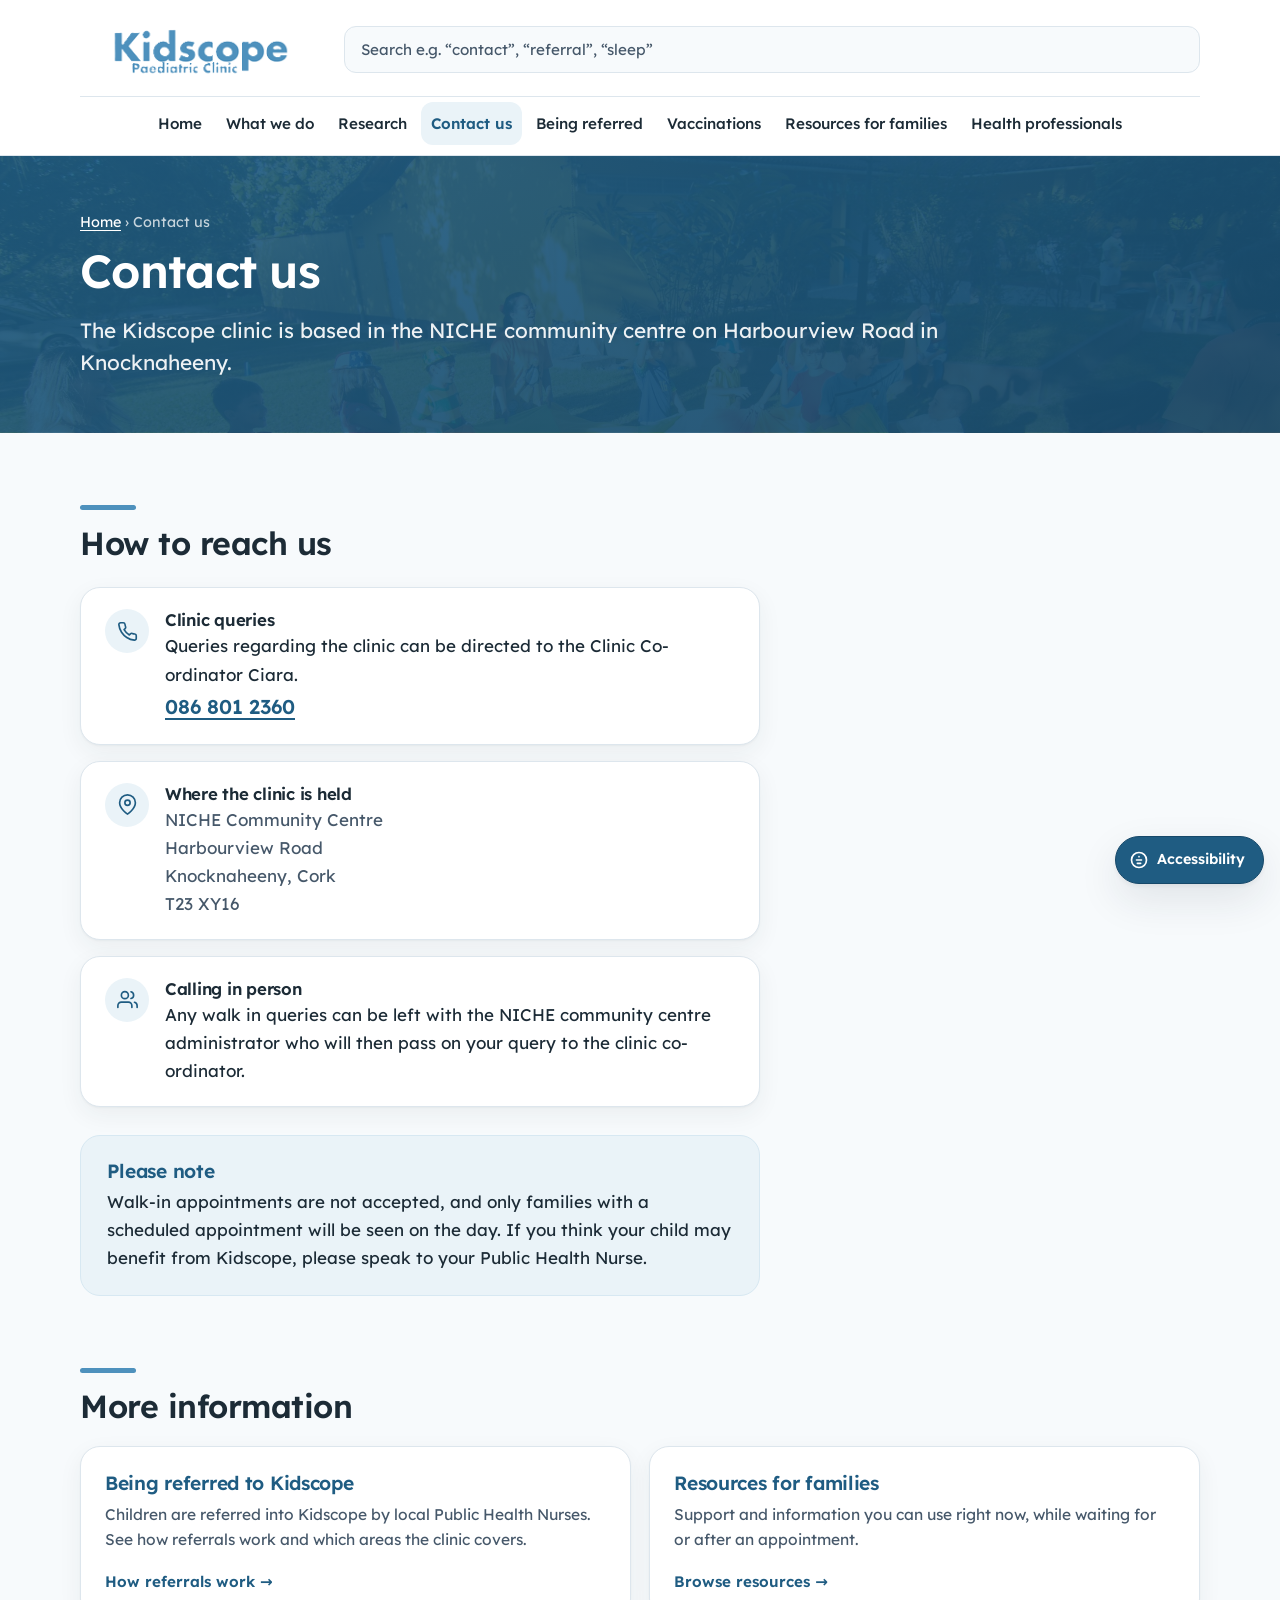
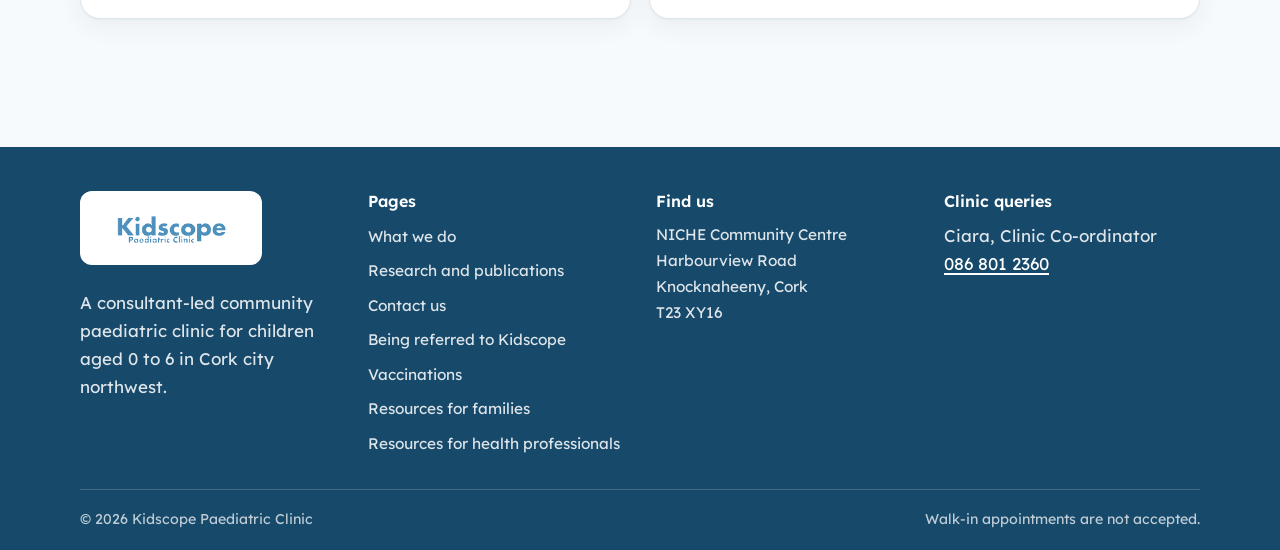
==== commit e0733ccf: "Add families resources, vaccinations, publications and clinic info - Retitle resources.html as "Reso" ====
--- a/contact.html
+++ b/contact.html
@@ -41,7 +41,9 @@
           <li><a href="research.html">Research and publications</a></li>
           <li><a href="contact.html" aria-current="page">Contact us</a></li>
           <li><a href="referrals.html">Being referred to Kidscope</a></li>
-          <li><a href="resources.html">Resources for families</a></li>
+          <li><a href="vaccinations.html">Vaccinations</a></li>
+          <li><a href="family-resources.html">Resources for families</a></li>
+          <li><a href="resources.html">Resources for health professionals</a></li>
         </ul>
       </nav>
     </details>
@@ -50,10 +52,12 @@
       <ul>
         <li><a href="index.html">Home</a></li>
         <li><a href="what-we-do.html">What we do</a></li>
-        <li><a href="research.html">Research and publications</a></li>
+        <li><a href="research.html">Research</a></li>
         <li><a href="contact.html" aria-current="page">Contact us</a></li>
-        <li><a href="referrals.html">Being referred to Kidscope</a></li>
-        <li><a href="resources.html">Resources for families</a></li>
+        <li><a href="referrals.html">Being referred</a></li>
+        <li><a href="vaccinations.html">Vaccinations</a></li>
+        <li><a href="family-resources.html">Resources for families</a></li>
+        <li><a href="resources.html">Health professionals</a></li>
       </ul>
     </nav>
   </div>
@@ -136,7 +140,7 @@
           <p aria-hidden="true">Children are referred into Kidscope by local Public Health Nurses. See how referrals work and which areas the clinic covers.</p>
           <span class="go">How referrals work</span>
         </a>
-        <a class="card link-card" href="resources.html">
+        <a class="card link-card" href="family-resources.html">
           <h3>Resources for families</h3>
           <p aria-hidden="true">Support and information you can use right now, while waiting for or after an appointment.</p>
           <span class="go">Browse resources</span>
@@ -160,7 +164,9 @@
         <li><a href="research.html">Research and publications</a></li>
         <li><a href="contact.html">Contact us</a></li>
         <li><a href="referrals.html">Being referred to Kidscope</a></li>
-        <li><a href="resources.html">Resources for families</a></li>
+        <li><a href="vaccinations.html">Vaccinations</a></li>
+        <li><a href="family-resources.html">Resources for families</a></li>
+        <li><a href="resources.html">Resources for health professionals</a></li>
       </ul>
     </div>
     <div>
--- a/css/kidscope.css
+++ b/css/kidscope.css
@@ -314,12 +314,15 @@
 .page-head-photo .lede { color: rgba(255,255,255,.92); }
 .page-head-photo .jump a { color: #fff; }
 .page-head-photo .jump .sep { color: rgba(255,255,255,.6); }
+.page-head-photo .lede a { color: #fff; text-decoration: underline; }
 
 .page-head--what-we-do { --page-head-photo: url("../img/hero-what-we-do.jpg"); background-position: center 20%; }
 .page-head--referrals  { --page-head-photo: url("../img/hero-referrals.jpg"); background-position: center 22%; }
 .page-head--research   { --page-head-photo: url("../img/hero-research.jpg"); background-position: center 32%; }
 .page-head--contact    { --page-head-photo: url("../img/hero-contact.jpg"); background-position: center 22%; }
 .page-head--resources  { --page-head-photo: url("../img/hero-resources.jpg"); background-position: center 28%; }
+.page-head--family-resources { --page-head-photo: url("../img/hero-contact.jpg"); background-position: center 22%; }
+.page-head--vaccinations     { --page-head-photo: url("../img/hero-classroom.jpg"); background-position: center 35%; }
 
 /* --- cards ------------------------------------------------------------- */
 .grid { display: grid; gap: 1.15rem; }
@@ -502,6 +505,238 @@
 .jump .sep { color: var(--ink-soft); }
 :target { scroll-margin-top: calc(var(--header-h) + 12px); }
 
+/* --- in-page PDF viewer (progressive enhancement, js/pdf-viewer.js) -----
+   A resource PDF opens over the page in the browser's own PDF reader
+   instead of a separate browser tab, so a parent keeps their place in a
+   long list and their way back is a Close button rather than the browser
+   chrome. All of it is built from the same tokens as the rest of the
+   site, so the high-contrast and colour-blind toggles reach inside the
+   viewer without needing overrides here.
+
+   z-index sits above the skip link (100), the header (50), its dropdowns
+   (60) and the accessibility widget (80) - the viewer covers everything. */
+.pdf-viewer {
+  position: fixed;
+  inset: 0;
+  z-index: 200;
+  display: flex;
+  align-items: center;
+  justify-content: center;
+  padding: clamp(0px, 2vw, 28px);
+}
+.pdf-viewer[hidden] { display: none; }
+
+.pdf-backdrop {
+  position: absolute;
+  inset: 0;
+  background: rgba(23, 73, 106, .58);
+  animation: kc-fade-in var(--dur-fast) var(--ease-out);
+}
+
+.pdf-panel {
+  position: relative;
+  display: flex;
+  flex-direction: column;
+  width: min(1100px, 100%);
+  height: 100%;
+  background: var(--surface);
+  border: 1px solid var(--line);
+  border-radius: var(--radius);
+  box-shadow: var(--shadow-lift);
+  overflow: hidden;
+  animation: kc-pop-in var(--dur-base) var(--ease-out);
+}
+
+.pdf-bar {
+  flex: 0 0 auto;
+  display: flex;
+  align-items: center;
+  gap: 1rem;
+  padding: .8rem 1rem;
+  background: var(--brand-tint);
+  border-bottom: 1px solid var(--brand-tint-2);
+}
+/* min-width:0 is what lets the title actually truncate rather than
+   pushing the buttons off the end of a narrow bar. */
+.pdf-titles { flex: 1 1 auto; min-width: 0; }
+.pdf-title,
+.pdf-meta {
+  overflow: hidden;
+  text-overflow: ellipsis;
+  white-space: nowrap;
+}
+.pdf-title { font-size: 1.02rem; font-weight: 600; line-height: 1.35; color: var(--brand-deep); }
+.pdf-meta { font-size: .85rem; color: var(--ink-soft); }
+.pdf-meta[hidden] { display: none; }
+
+.pdf-actions { flex: 0 0 auto; display: flex; gap: .4rem; }
+.pdf-btn {
+  display: inline-flex;
+  align-items: center;
+  gap: .35rem;
+  font: inherit;
+  font-size: .88rem;
+  font-weight: 500;
+  color: var(--brand-deep);
+  background: var(--surface);
+  border: 1px solid var(--brand-tint-2);
+  border-radius: 999px;
+  padding: .42rem .8rem;
+  text-decoration: none;
+  cursor: pointer;
+  transition: background var(--dur-fast) var(--ease-out),
+              border-color var(--dur-fast) var(--ease-out),
+              color var(--dur-fast) var(--ease-out);
+}
+.pdf-btn svg { width: 16px; height: 16px; flex: 0 0 auto; }
+.pdf-btn[hidden] { display: none; }
+.pdf-btn:hover { background: var(--brand-deep); border-color: var(--brand-deep); color: #fff; }
+.pdf-btn:active { transform: scale(.97); }
+.pdf-btn-close { background: var(--brand-deep); border-color: var(--brand-deep); color: #fff; }
+.pdf-btn-close:hover { background: var(--brand-deeper); border-color: var(--brand-deeper); }
+
+/* One button, two icons: the "expand" corners going in, the "collapse"
+   corners coming back out. js/pdf-viewer.js flips .is-full from the
+   browser's own fullscreenchange event, so it stays right even when the
+   visitor leaves full screen with Escape or F11. */
+.pdf-btn-full .ico-exit { display: none; }
+.pdf-btn-full.is-full .ico-enter { display: none; }
+.pdf-btn-full.is-full .ico-exit { display: block; }
+.pdf-btn-full.is-full { background: var(--brand-deep); border-color: var(--brand-deep); color: #fff; }
+.pdf-btn-full.is-full:focus-visible { outline-color: var(--focus-on-dark); }
+
+/* Full screen: the panel is the whole display, so the inset margin,
+   rounded corners and border it wears as an overlay all come off.
+   :fullscreen and :-webkit-full-screen must stay in separate rules -
+   a selector list is dropped whole by any browser that doesn't know one
+   of its parts. */
+.pdf-panel:fullscreen { width: 100%; height: 100%; border: 0; border-radius: 0; }
+.pdf-panel:-webkit-full-screen { width: 100%; height: 100%; border: 0; border-radius: 0; }
+.pdf-panel::backdrop { background: #0e2c40; }
+/* On a blue-filled button the warm focus ring measures too low - switch
+   to the white ring the rest of the site uses on blue surfaces. */
+.pdf-btn-close:focus-visible { outline-color: var(--focus-on-dark); }
+
+.pdf-stage {
+  position: relative;
+  flex: 1 1 auto;
+  min-height: 0;              /* lets the frame shrink inside the flex column */
+  background: #eef2f6;
+}
+.pdf-frame { width: 100%; height: 100%; border: 0; display: block; }
+.pdf-frame[hidden] { display: none; }
+
+.pdf-loading {
+  display: none;
+  position: absolute;
+  inset-inline: 0;
+  top: 50%;
+  transform: translateY(-50%);
+  text-align: center;
+  font-size: .95rem;
+  color: var(--ink-soft);
+}
+.pdf-stage.is-loading .pdf-loading { display: block; }
+
+/* The pdf.js column (phones). One page per row, each reserving its true
+   height from the start so the list never jumps while pages draw. */
+.pdf-pages {
+  position: absolute;
+  inset: 0;
+  overflow-y: auto;
+  overflow-x: hidden;
+  -webkit-overflow-scrolling: touch;
+  overscroll-behavior: contain;         /* don't chain the scroll to the page behind */
+  /* Flex, not grid: an auto-sized grid row measures its item's *content*,
+     and an unrendered canvas measures nothing - which stacked every page
+     into a 17px row on top of the one before it. A flex column resolves
+     each page's height from its width and aspect-ratio, and
+     js/pdf-viewer.js pins the same height in pixels for browsers that
+     don't do aspect-ratio at all. */
+  display: flex;
+  flex-direction: column;
+  align-items: center;
+  gap: .7rem;
+  padding: .7rem;
+}
+.pdf-page {
+  position: relative;
+  flex: 0 0 auto;
+  width: 100%;
+  max-width: 900px;
+  background: var(--surface);
+  border-radius: 4px;
+  box-shadow: var(--shadow);
+  overflow: hidden;
+}
+.pdf-page canvas { width: 100%; height: 100%; display: block; }
+/* Same shimmer the partner logos and the map use, for the same reason:
+   something is genuinely on its way. */
+.pdf-page::after {
+  content: "";
+  position: absolute;
+  inset: 0;
+  pointer-events: none;
+  background: linear-gradient(100deg, var(--brand-tint) 30%, var(--brand-tint-2) 50%, var(--brand-tint) 70%);
+  background-size: 300% 100%;
+  animation: kc-shimmer 1.4s ease-in-out infinite;
+  transition: opacity var(--dur-slow) var(--ease-out);
+}
+.pdf-page.is-rendered::after { opacity: 0; animation: none; }
+@media (prefers-reduced-motion: reduce) {
+  .pdf-page::after { animation: none; background: var(--brand-tint); }
+}
+
+.pdf-fallback {
+  position: absolute;
+  inset: 0;
+  display: grid;
+  align-content: center;
+  gap: .6rem;
+  padding: clamp(1.5rem, 5vw, 3rem);
+  background: var(--surface);
+}
+.pdf-fallback[hidden] { display: none; }
+.pdf-fallback h3 { font-size: 1.1rem; color: var(--brand-deep); }
+.pdf-fallback p { color: var(--ink-soft); max-width: 46ch; }
+
+/* Scroll lock: without it the page underneath scrolls away behind the
+   overlay on a trackpad or a phone. */
+html.pdf-viewer-open, html.pdf-viewer-open body { overflow: hidden; }
+
+/* Phone: full-bleed, with the buttons dropping onto their own row so the
+   document title keeps a readable width. */
+@media (max-width: 700px) {
+  .pdf-viewer { padding: 0; }
+  .pdf-panel { width: 100%; border: 0; border-radius: 0; }
+  .pdf-bar { flex-wrap: wrap; gap: .55rem; padding: .7rem .85rem; }
+  .pdf-titles { flex: 1 0 100%; }
+  .pdf-actions { flex: 1 0 100%; justify-content: flex-end; }
+  .pdf-btn { padding: .45rem .7rem; }
+}
+
+/* Small phone: four labelled pills no longer fit on one row, so the three
+   secondary ones go to icon-only. The label is *clipped*, not removed -
+   display:none would take it out of the accessibility tree with it and
+   leave three unnamed buttons. Close keeps its word: it is the way back. */
+@media (max-width: 480px) {
+  .pdf-btn-full .pdf-btn-label,
+  #pdf-download .pdf-btn-label,
+  #pdf-newtab .pdf-btn-label {
+    position: absolute;
+    width: 1px; height: 1px;
+    padding: 0; margin: -1px;
+    overflow: hidden; clip: rect(0 0 0 0); clip-path: inset(50%);
+    white-space: nowrap; border: 0;
+  }
+  .pdf-btn-full, #pdf-download, #pdf-newtab { padding: .45rem .55rem; }
+}
+
+@keyframes kc-fade-in {
+  from { opacity: 0; }
+  to   { opacity: 1; }
+}
+
 /* --- map --------------------------------------------------------------- */
 .map-frame {
   border: 1px solid var(--line);
@@ -514,6 +749,19 @@
 .map-frame iframe { width: 100%; height: 460px; border: 0; display: block; }
 .map-fallback { font-size: .95rem; color: var(--ink-soft); margin-top: .8rem; }
 @media (max-width: 620px) { .map-frame iframe { height: 340px; } }
+
+/* --- video ------------------------------------------------------------- */
+/* Same frame as the map, but held at 16:9 so the player never letterboxes. */
+.video-frame {
+  border: 1px solid var(--line);
+  border-radius: var(--radius);
+  overflow: hidden;
+  background: var(--surface);
+  box-shadow: var(--shadow);
+  margin-top: 1.5rem;
+  max-width: 760px;
+}
+.video-frame iframe { width: 100%; aspect-ratio: 16 / 9; border: 0; display: block; }
 
 /* --- publications empty state ------------------------------------------ */
 .empty-state {
@@ -582,7 +830,9 @@
 
 /* --- print ------------------------------------------------------------- */
 @media print {
-  .site-header, .site-nav, .nav-toggle, .jump, .skip-link { display: none !important; }
+  .site-header, .site-nav, .nav-toggle, .jump, .skip-link,
+  .pdf-viewer { display: none !important; }
+  html.pdf-viewer-open, html.pdf-viewer-open body { overflow: visible !important; }
   body { background: #fff; font-size: 11pt; }
   .card, .res-item, .contact-row { box-shadow: none; break-inside: avoid; }
   a[href^="http"]::after { content: " (" attr(href) ")"; font-size: 9pt; color: #444; word-break: break-all; }
@@ -852,6 +1102,32 @@
   padding-top: .8rem; cursor: pointer; text-align: center;
 }
 .a11y-reset:hover { color: var(--brand-deep); }
+
+/* --- read this page aloud (toolbar control) -------------------------------
+   The Stop button and status line only appear once reading has started
+   (js/accessibility.js toggles [hidden] and fills the status text), so a
+   visitor who never touches "Listen" sees nothing extra here. */
+.a11y-btn--speak svg { width: 20px; height: 20px; flex: 0 0 auto; color: var(--brand-deep); }
+.a11y-btn--stop {
+  color: var(--focus); border-color: var(--focus);
+}
+.a11y-btn--stop svg { width: 16px; height: 16px; flex: 0 0 auto; }
+.a11y-btn--stop:hover { background: #fdf1e8; }
+.a11y-speak-status {
+  margin: .5rem 0 0; font-size: .82rem; color: var(--ink-soft);
+  min-height: 1.1em;
+}
+
+/* Marks the sentence currently being read aloud. Outline rather than a
+   background wash, so it reads clearly under both .a11y-contrast (which
+   turns most colour into black-on-white) and .a11y-colorblind. */
+.a11y-speaking {
+  outline: 3px solid var(--focus);
+  outline-offset: 3px;
+  border-radius: 4px;
+  background: var(--brand-tint);
+}
+:root.a11y-contrast .a11y-speaking { background: #ffe9a8; }
 
 /* --- dyslexia-friendly typeface (toolbar toggle) -------------------------
    OpenDyslexic, served from Fontsource's jsDelivr CDN (no build step, same
